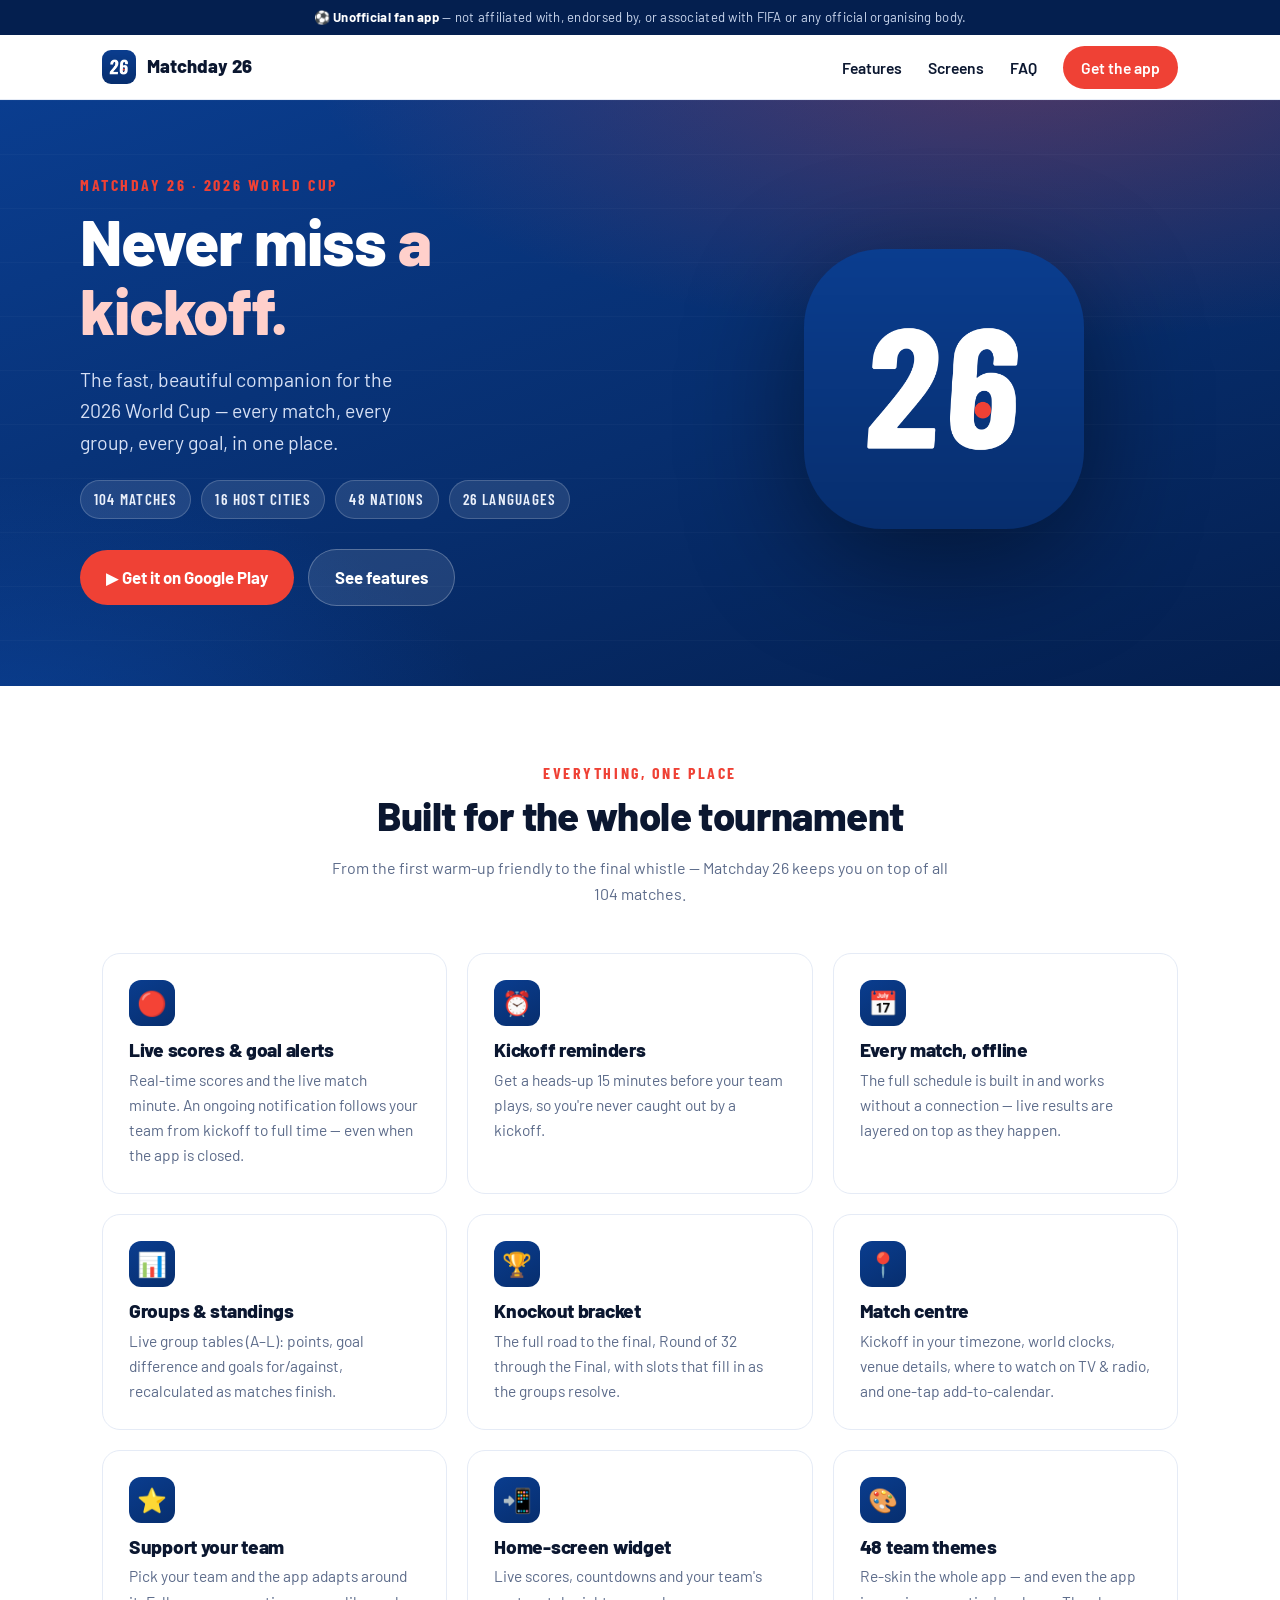
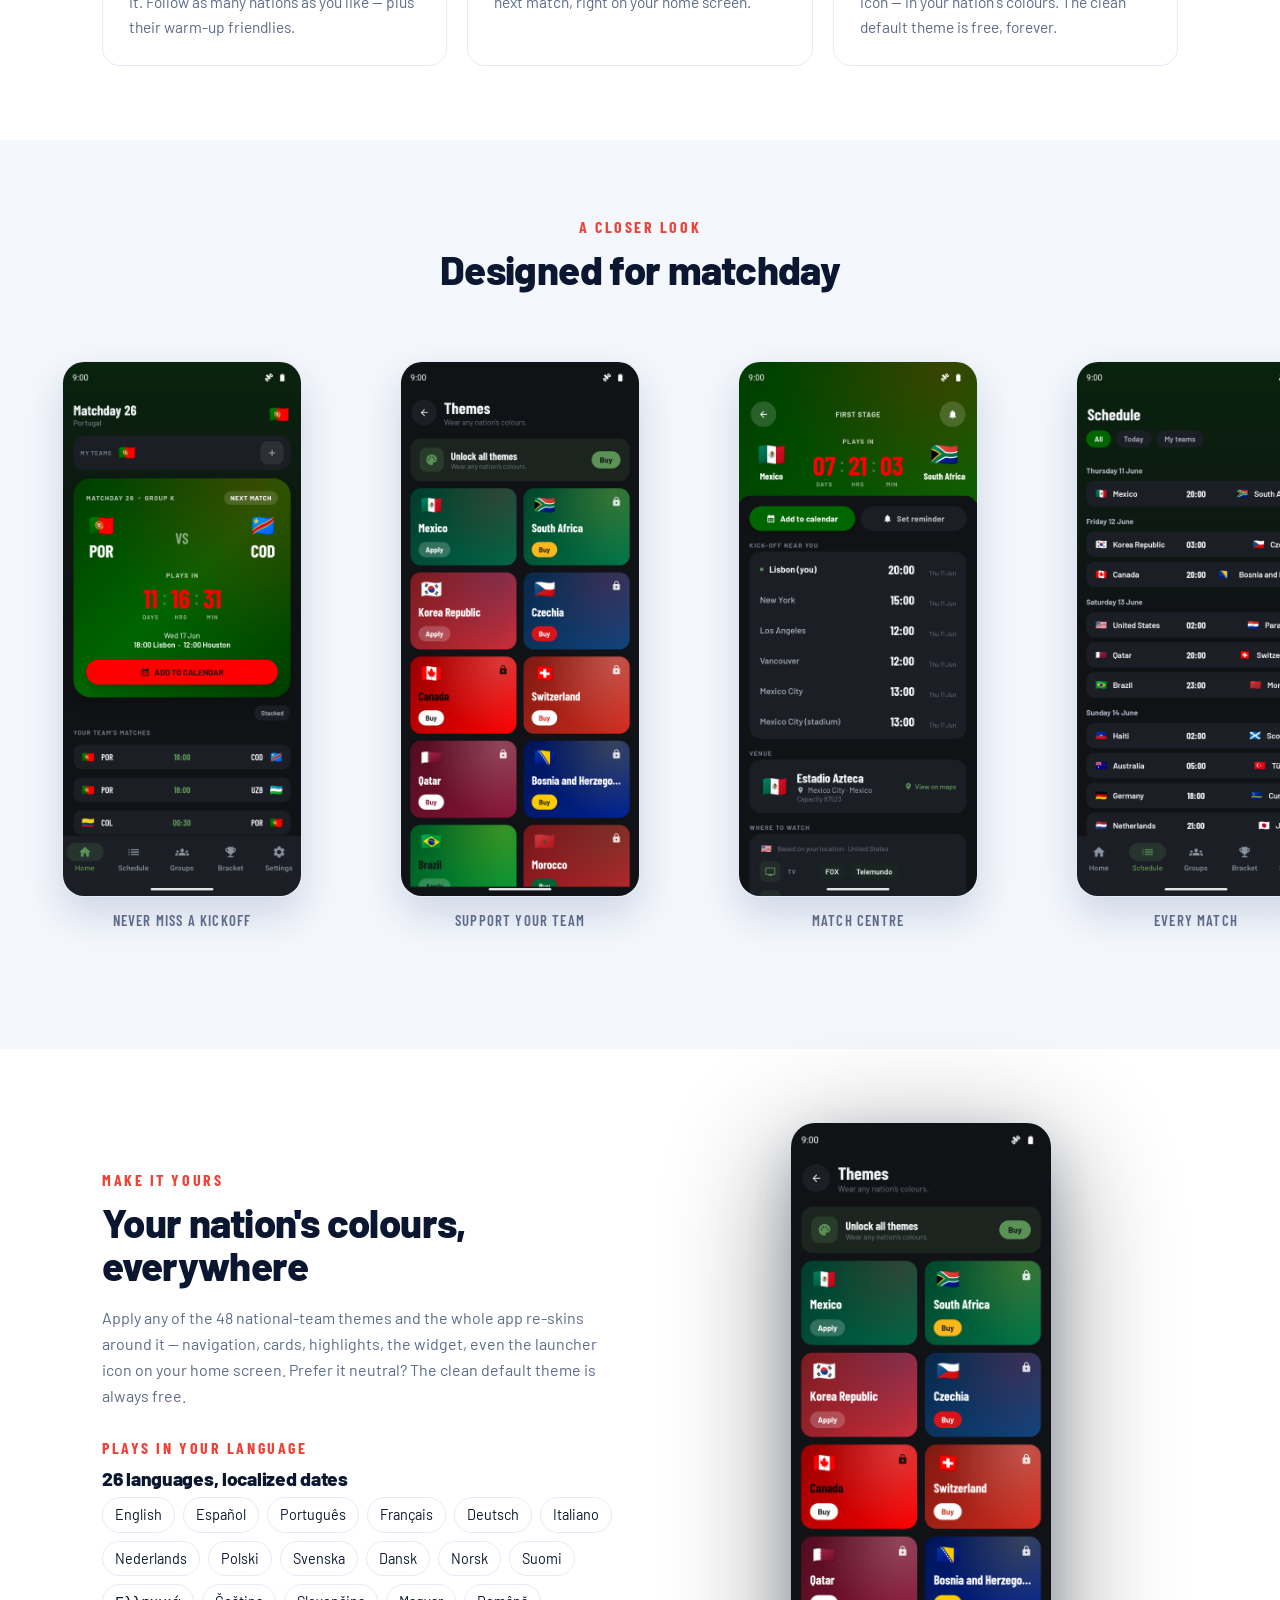
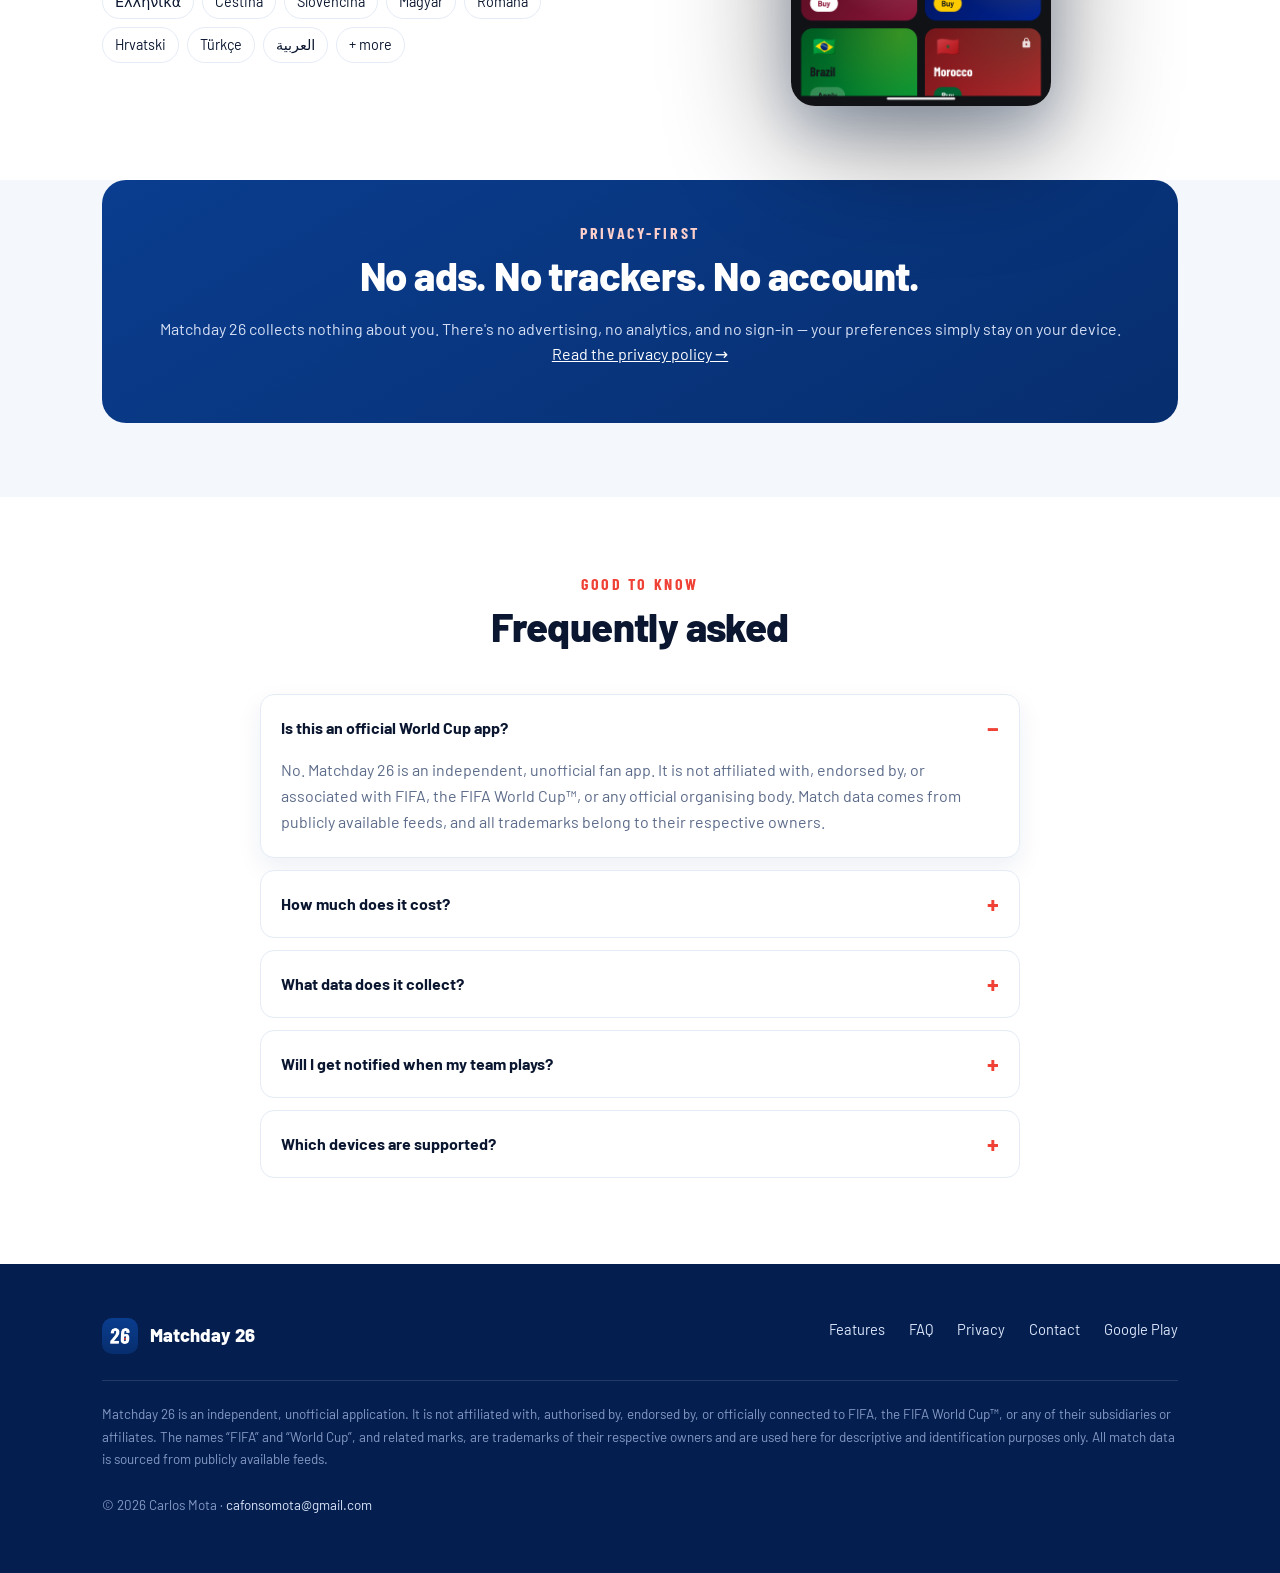
==== index.html @ 93ffc8bb "Matchday 26 marketing site + privacy policy" ====
<!DOCTYPE html>
<html lang="en">
<head>
<meta charset="utf-8">
<meta name="viewport" content="width=device-width, initial-scale=1">
<title>Matchday 26 — Live Scores, Schedule, Groups & Bracket for the 2026 World Cup</title>
<meta name="description" content="Matchday 26 is a fast, beautiful, unofficial companion for the 2026 World Cup. Live scores & goal alerts, full schedule, group standings, knockout bracket, match reminders, a home-screen widget, 48 team themes and 26 languages.">
<link rel="canonical" href="https://cmota.github.io/matchday26/">
<meta name="theme-color" content="#0A3D8F">
<meta name="robots" content="index,follow">

<!-- Open Graph / Twitter -->
<meta property="og:type" content="website">
<meta property="og:site_name" content="Matchday 26">
<meta property="og:title" content="Matchday 26 — your 2026 World Cup companion">
<meta property="og:description" content="Live scores & goal alerts, full schedule, group standings, knockout bracket, match reminders, a home-screen widget, 48 team themes and 26 languages.">
<meta property="og:url" content="https://cmota.github.io/matchday26/">
<meta property="og:image" content="https://cmota.github.io/matchday26/assets/og-image.png">
<meta name="twitter:card" content="summary_large_image">
<meta name="twitter:title" content="Matchday 26 — your 2026 World Cup companion">
<meta name="twitter:description" content="Live scores, schedule, groups, knockout bracket, reminders, widget, 48 team themes and 26 languages. Unofficial fan app.">
<meta name="twitter:image" content="https://cmota.github.io/matchday26/assets/og-image.png">

<link rel="icon" href="assets/icon-192.png" type="image/png">
<link rel="apple-touch-icon" href="assets/app-icon.png">
<link rel="preconnect" href="https://fonts.googleapis.com">
<link rel="preconnect" href="https://fonts.gstatic.com" crossorigin>
<link href="https://fonts.googleapis.com/css2?family=Barlow:wght@400;600;700;800&family=Barlow+Condensed:wght@600;700&display=swap" rel="stylesheet">
<link rel="stylesheet" href="style.css">

<script type="application/ld+json">
{
  "@context":"https://schema.org",
  "@type":"SoftwareApplication",
  "name":"Matchday 26",
  "applicationCategory":"SportsApplication",
  "operatingSystem":"Android 8.0+",
  "description":"An independent, unofficial companion app for the 2026 World Cup: live scores and goal alerts, full schedule, group standings, knockout bracket, match reminders, a home-screen widget, 48 national-team themes and 26 languages.",
  "url":"https://cmota.github.io/matchday26/",
  "image":"https://cmota.github.io/matchday26/assets/app-icon.png",
  "downloadUrl":"https://play.google.com/store/apps/details?id=com.cmota.matchday",
  "author":{"@type":"Person","name":"Carlos Mota"},
  "offers":{"@type":"Offer","price":"0","priceCurrency":"USD"}
}
</script>
</head>
<body>
<a class="skip" href="#main">Skip to content</a>

<div class="topbar">⚽ <strong>Unofficial fan app</strong> — not affiliated with, endorsed by, or associated with FIFA or any official organising body.</div>

<header class="nav">
  <div class="container nav-inner">
    <a class="brand" href="./"><img src="assets/app-icon.png" alt="Matchday 26 app icon">Matchday 26</a>
    <nav class="nav-links">
      <a href="#features">Features</a>
      <a href="#screens">Screens</a>
      <a href="#faq">FAQ</a>
      <a class="nav-cta" href="https://play.google.com/store/apps/details?id=com.cmota.matchday">Get the app</a>
    </nav>
  </div>
</header>

<main id="main">

  <!-- HERO -->
  <section class="hero" style="padding:0">
    <div class="container hero-inner">
      <div>
        <p class="eyebrow">Matchday 26 · 2026 World Cup</p>
        <h1>Never miss <span>a kickoff.</span></h1>
        <p class="lead">The fast, beautiful companion for the 2026 World Cup — every match, every group, every goal, in one place.</p>
        <div class="stats">
          <span class="chip">104 matches</span>
          <span class="chip">16 host cities</span>
          <span class="chip">48 nations</span>
          <span class="chip">26 languages</span>
        </div>
        <div class="cta-row">
          <a class="btn btn-primary" href="https://play.google.com/store/apps/details?id=com.cmota.matchday">▶ Get it on Google Play</a>
          <a class="btn btn-ghost" href="#features">See features</a>
        </div>
      </div>
      <div class="hero-art">
        <img src="assets/app-icon.png" alt="Matchday 26 — 2026 World Cup companion app">
      </div>
    </div>
  </section>

  <!-- FEATURES -->
  <section id="features">
    <div class="container">
      <div class="section-head center">
        <p class="eyebrow">Everything, one place</p>
        <h2>Built for the whole tournament</h2>
        <p class="muted">From the first warm-up friendly to the final whistle — Matchday 26 keeps you on top of all 104 matches.</p>
      </div>
      <div class="grid features">
        <div class="card"><div class="ico">🔴</div><h3>Live scores &amp; goal alerts</h3><p>Real-time scores and the live match minute. An ongoing notification follows your team from kickoff to full time — even when the app is closed.</p></div>
        <div class="card"><div class="ico">⏰</div><h3>Kickoff reminders</h3><p>Get a heads-up 15 minutes before your team plays, so you're never caught out by a kickoff.</p></div>
        <div class="card"><div class="ico">📅</div><h3>Every match, offline</h3><p>The full schedule is built in and works without a connection — live results are layered on top as they happen.</p></div>
        <div class="card"><div class="ico">📊</div><h3>Groups &amp; standings</h3><p>Live group tables (A–L): points, goal difference and goals for/against, recalculated as matches finish.</p></div>
        <div class="card"><div class="ico">🏆</div><h3>Knockout bracket</h3><p>The full road to the final, Round of 32 through the Final, with slots that fill in as the groups resolve.</p></div>
        <div class="card"><div class="ico">📍</div><h3>Match centre</h3><p>Kickoff in your timezone, world clocks, venue details, where to watch on TV &amp; radio, and one-tap add-to-calendar.</p></div>
        <div class="card"><div class="ico">⭐</div><h3>Support your team</h3><p>Pick your team and the app adapts around it. Follow as many nations as you like — plus their warm-up friendlies.</p></div>
        <div class="card"><div class="ico">📲</div><h3>Home-screen widget</h3><p>Live scores, countdowns and your team's next match, right on your home screen.</p></div>
        <div class="card"><div class="ico">🎨</div><h3>48 team themes</h3><p>Re-skin the whole app — and even the app icon — in your nation's colours. The clean default theme is free, forever.</p></div>
      </div>
    </div>
  </section>

  <!-- SCREENSHOTS -->
  <section id="screens" class="soft">
    <div class="container section-head center">
      <p class="eyebrow">A closer look</p>
      <h2>Designed for matchday</h2>
    </div>
    <div class="shots">
      <figure class="shot"><img src="assets/screenshots/01.png" alt="Matchday 26 home screen with the next match" loading="lazy"><figcaption>Never miss a kickoff</figcaption></figure>
      <figure class="shot"><img src="assets/screenshots/02.png" alt="Pick and follow your team" loading="lazy"><figcaption>Support your team</figcaption></figure>
      <figure class="shot"><img src="assets/screenshots/03.png" alt="Match centre with venue, world clocks and where to watch" loading="lazy"><figcaption>Match centre</figcaption></figure>
      <figure class="shot"><img src="assets/screenshots/04.png" alt="Full schedule of all 104 matches" loading="lazy"><figcaption>Every match</figcaption></figure>
      <figure class="shot"><img src="assets/screenshots/05.png" alt="Warm-up friendlies before the tournament" loading="lazy"><figcaption>Warm-ups</figcaption></figure>
      <figure class="shot"><img src="assets/screenshots/06.png" alt="Group standings and knockout bracket" loading="lazy"><figcaption>Road to the final</figcaption></figure>
      <figure class="shot"><img src="assets/screenshots/07.png" alt="Home-screen widget with live scores" loading="lazy"><figcaption>Widgets</figcaption></figure>
      <figure class="shot"><img src="assets/screenshots/08.png" alt="Live scores, goal alerts and where to watch" loading="lazy"><figcaption>And more</figcaption></figure>
    </div>
  </section>

  <!-- THEMES + LANGUAGES -->
  <section>
    <div class="container split">
      <div>
        <p class="eyebrow">Make it yours</p>
        <h2>Your nation's colours, everywhere</h2>
        <p class="muted">Apply any of the 48 national-team themes and the whole app re-skins around it — navigation, cards, highlights, the widget, even the launcher icon on your home screen. Prefer it neutral? The clean default theme is always free.</p>
        <p class="eyebrow" style="margin-top:26px">Plays in your language</p>
        <h3 style="margin-bottom:.2em">26 languages, localized dates</h3>
        <div class="lang-list">
          <span>English</span><span>Español</span><span>Português</span><span>Français</span><span>Deutsch</span><span>Italiano</span><span>Nederlands</span><span>Polski</span><span>Svenska</span><span>Dansk</span><span>Norsk</span><span>Suomi</span><span>Ελληνικά</span><span>Čeština</span><span>Slovenčina</span><span>Magyar</span><span>Română</span><span>Hrvatski</span><span>Türkçe</span><span>العربية</span><span>+ more</span>
        </div>
      </div>
      <div class="hero-art" aria-hidden="true">
        <img src="assets/screenshots/02.png" alt="" loading="lazy" style="width:min(260px,70%);border-radius:24px;box-shadow:0 22px 50px rgba(7,46,110,.2)">
      </div>
    </div>
  </section>

  <!-- PRIVACY BANNER -->
  <section class="soft" style="padding-top:0">
    <div class="container">
      <div class="banner">
        <p class="eyebrow" style="color:#ffd0cb">Privacy-first</p>
        <h2>No ads. No trackers. No account.</h2>
        <p>Matchday 26 collects nothing about you. There's no advertising, no analytics, and no sign-in — your preferences simply stay on your device. <a href="privacy.html" style="color:#fff;text-decoration:underline">Read the privacy policy →</a></p>
      </div>
    </div>
  </section>

  <!-- FAQ -->
  <section id="faq">
    <div class="container">
      <div class="section-head center">
        <p class="eyebrow">Good to know</p>
        <h2>Frequently asked</h2>
      </div>
      <div class="faq">
        <details open><summary>Is this an official World Cup app?</summary><div class="ans">No. Matchday 26 is an independent, unofficial fan app. It is not affiliated with, endorsed by, or associated with FIFA, the FIFA World Cup™, or any official organising body. Match data comes from publicly available feeds, and all trademarks belong to their respective owners.</div></details>
        <details><summary>How much does it cost?</summary><div class="ans">The app and all of its core features — live scores, schedule, groups, bracket, reminders and the widget — are free. Optional national-team themes are available as small one-time in-app purchases, and the clean default theme is free forever.</div></details>
        <details><summary>What data does it collect?</summary><div class="ans">None. There are no ads, no analytics, no trackers and no account. Your settings stay on your device, match data is read from a public feed, and any purchases are handled by Google Play. See the <a href="privacy.html">privacy policy</a> for the details.</div></details>
        <details><summary>Will I get notified when my team plays?</summary><div class="ans">Yes. Enable notifications and you'll get a reminder 15 minutes before kickoff, plus a live-score notification that updates through the match — even with the app closed.</div></details>
        <details><summary>Which devices are supported?</summary><div class="ans">Android phones and tablets running Android 8.0 or newer.</div></details>
      </div>
    </div>
  </section>

</main>

<footer>
  <div class="container">
    <div class="foot-top">
      <a class="foot-brand" href="./"><img src="assets/app-icon.png" alt="">Matchday 26</a>
      <nav class="foot-links">
        <a href="#features">Features</a>
        <a href="#faq">FAQ</a>
        <a href="privacy.html">Privacy</a>
        <a href="mailto:cafonsomota@gmail.com">Contact</a>
        <a href="https://play.google.com/store/apps/details?id=com.cmota.matchday">Google Play</a>
      </nav>
    </div>
    <p class="foot-disclaimer">
      Matchday 26 is an independent, unofficial application. It is not affiliated with, authorised by, endorsed by, or officially connected to FIFA, the FIFA World Cup™, or any of their subsidiaries or affiliates. The names “FIFA” and “World Cup”, and related marks, are trademarks of their respective owners and are used here for descriptive and identification purposes only. All match data is sourced from publicly available feeds.<br><br>
      © 2026 Carlos Mota · <a href="mailto:cafonsomota@gmail.com">cafonsomota@gmail.com</a>
    </p>
  </div>
</footer>

</body>
</html>
---- style.css ----
/* Matchday 26 — marketing site styles */
:root{
  --navy:#041f4f;
  --deep:#072E6E;
  --blue:#0A3D8F;
  --blue-2:#0d4cae;
  --red:#EF4135;
  --ink:#0b1730;
  --muted:#5c6b8a;
  --paper:#ffffff;
  --soft:#f4f7fc;
  --line:#e5ebf6;
  --radius:18px;
  --maxw:1120px;
  --cond:'Barlow Condensed',Impact,system-ui,sans-serif;
  --sans:'Barlow',system-ui,-apple-system,'Segoe UI',Roboto,Helvetica,Arial,sans-serif;
}
*{box-sizing:border-box}
html{scroll-behavior:smooth}
body{margin:0;font-family:var(--sans);color:var(--ink);background:var(--paper);line-height:1.62;-webkit-font-smoothing:antialiased;text-rendering:optimizeLegibility}
img{max-width:100%;display:block}
a{color:var(--blue);text-decoration:none}
a:hover{text-decoration:underline}
.container{max-width:var(--maxw);margin:0 auto;padding:0 22px}
h1,h2,h3{line-height:1.08;letter-spacing:-0.015em;margin:0 0 .45em;font-weight:800}
h2{font-size:clamp(1.7rem,3.5vw,2.5rem)}
h3{font-size:1.2rem}
p{margin:0 0 1rem}
.eyebrow{font-family:var(--cond);text-transform:uppercase;letter-spacing:.16em;font-weight:700;color:var(--red);font-size:1rem;margin:0 0 .5rem}
.center{text-align:center}
.muted{color:var(--muted)}

/* ---- disclaimer strip ---- */
.topbar{background:var(--navy);color:#cdd9f0;font-size:.82rem;text-align:center;padding:7px 12px;letter-spacing:.02em}
.topbar strong{color:#fff}

/* ---- nav ---- */
header.nav{position:sticky;top:0;z-index:50;background:rgba(255,255,255,.86);backdrop-filter:saturate(160%) blur(10px);border-bottom:1px solid var(--line)}
.nav-inner{display:flex;align-items:center;justify-content:space-between;height:64px}
.brand{display:flex;align-items:center;gap:11px;font-weight:800;font-size:1.15rem;color:var(--ink)}
.brand:hover{text-decoration:none}
.brand img{width:34px;height:34px;border-radius:9px}
.nav-links{display:flex;gap:26px;align-items:center}
.nav-links a{color:var(--ink);font-weight:600;font-size:.98rem}
.nav-cta{background:var(--red);color:#fff !important;padding:9px 18px;border-radius:999px;font-weight:700}
.nav-cta:hover{text-decoration:none;background:#d83328}
@media(max-width:720px){.nav-links a:not(.nav-cta){display:none}}

/* ---- hero ---- */
.hero{position:relative;color:#fff;background:
  radial-gradient(1200px 500px at 80% -10%, rgba(239,65,53,.32), transparent 60%),
  radial-gradient(900px 500px at 0% 110%, rgba(13,76,174,.55), transparent 55%),
  linear-gradient(160deg,var(--blue) 0%,var(--deep) 55%,var(--navy) 100%);
  overflow:hidden}
.hero::after{content:"";position:absolute;inset:0;background-image:linear-gradient(rgba(255,255,255,.05) 1px,transparent 1px);background-size:100% 54px;opacity:.5;pointer-events:none}
.hero-inner{position:relative;z-index:1;display:grid;grid-template-columns:1.05fr .95fr;gap:40px;align-items:center;padding:72px 0 80px}
.hero h1{font-size:clamp(2.4rem,5.6vw,4rem);color:#fff;margin-bottom:.3em}
.hero h1 span{color:#ffd0cb}
.hero .lead{font-size:1.22rem;color:#d6e0f5;max-width:30ch}
.stats{display:flex;flex-wrap:wrap;gap:10px;margin:22px 0 30px}
.chip{font-family:var(--cond);text-transform:uppercase;letter-spacing:.08em;font-weight:600;font-size:.95rem;background:rgba(255,255,255,.1);border:1px solid rgba(255,255,255,.18);color:#eaf0fb;padding:6px 13px;border-radius:999px}
.cta-row{display:flex;gap:14px;flex-wrap:wrap;align-items:center}
.btn{display:inline-flex;align-items:center;gap:10px;font-weight:700;padding:14px 26px;border-radius:999px;font-size:1.05rem}
.btn:hover{text-decoration:none}
.btn-primary{background:var(--red);color:#fff}
.btn-primary:hover{background:#d83328}
.btn-ghost{background:rgba(255,255,255,.1);color:#fff;border:1px solid rgba(255,255,255,.25)}
.btn-ghost:hover{background:rgba(255,255,255,.18)}
.hero-art{display:flex;justify-content:center}
.hero-art img{width:min(280px,72%);filter:drop-shadow(0 30px 60px rgba(0,0,0,.45));border-radius:28%}
@media(max-width:840px){.hero-inner{grid-template-columns:1fr;text-align:center;padding:52px 0 60px}.hero .lead{max-width:none;margin-inline:auto}.stats,.cta-row{justify-content:center}.hero-art{order:-1;margin-bottom:8px}}

/* ---- sections ---- */
section{padding:74px 0}
.section-head{max-width:640px;margin:0 auto 46px}
.soft{background:var(--soft)}

/* ---- features ---- */
.grid{display:grid;gap:20px}
.features{grid-template-columns:repeat(3,1fr)}
@media(max-width:900px){.features{grid-template-columns:repeat(2,1fr)}}
@media(max-width:580px){.features{grid-template-columns:1fr}}
.card{background:var(--paper);border:1px solid var(--line);border-radius:var(--radius);padding:26px;transition:transform .15s ease,box-shadow .15s ease}
.card:hover{transform:translateY(-3px);box-shadow:0 16px 36px rgba(10,61,143,.1)}
.card .ico{width:46px;height:46px;border-radius:12px;display:grid;place-items:center;font-size:1.5rem;background:linear-gradient(150deg,var(--blue),var(--deep));margin-bottom:14px}
.card h3{margin-bottom:.3em}
.card p{margin:0;color:var(--muted);font-size:.97rem}

/* ---- screenshots ---- */
.shots{display:flex;gap:18px;overflow-x:auto;padding:8px 22px 26px;scroll-snap-type:x mandatory;-webkit-overflow-scrolling:touch}
.shots::-webkit-scrollbar{height:8px}
.shots::-webkit-scrollbar-thumb{background:var(--line);border-radius:8px}
.shot{flex:0 0 auto;width:240px;scroll-snap-align:center}
.shot img{border-radius:22px;border:1px solid var(--line);box-shadow:0 18px 40px rgba(7,46,110,.16)}
.shot figcaption{font-family:var(--cond);text-transform:uppercase;letter-spacing:.08em;font-weight:600;color:var(--muted);font-size:.92rem;margin-top:12px;text-align:center}

/* ---- split / themes + languages ---- */
.split{display:grid;grid-template-columns:1fr 1fr;gap:48px;align-items:center}
@media(max-width:840px){.split{grid-template-columns:1fr;gap:30px}}
.lang-list{display:flex;flex-wrap:wrap;gap:8px;margin-top:8px}
.lang-list span{background:#fff;border:1px solid var(--line);border-radius:999px;padding:5px 12px;font-size:.9rem;color:var(--ink)}
.banner{background:linear-gradient(150deg,var(--blue),var(--deep));color:#fff;border-radius:24px;padding:40px;text-align:center}
.banner h2{color:#fff}
.banner p{color:#d6e0f5}

/* ---- FAQ ---- */
.faq{max-width:760px;margin:0 auto}
details{border:1px solid var(--line);border-radius:14px;padding:4px 20px;margin-bottom:12px;background:#fff}
details[open]{box-shadow:0 10px 26px rgba(7,46,110,.07)}
summary{cursor:pointer;font-weight:700;padding:16px 0;list-style:none;display:flex;justify-content:space-between;align-items:center;gap:16px}
summary::-webkit-details-marker{display:none}
summary::after{content:"+";font-size:1.5rem;color:var(--red);font-weight:700;line-height:1}
details[open] summary::after{content:"\2212"}
details .ans{padding:0 0 18px;color:var(--muted)}

/* ---- footer ---- */
footer{background:var(--navy);color:#aab9d8;padding:54px 0 40px;font-size:.92rem}
footer a{color:#dbe5fa}
.foot-top{display:flex;justify-content:space-between;gap:30px;flex-wrap:wrap;margin-bottom:26px}
.foot-brand{display:flex;align-items:center;gap:12px;color:#fff;font-weight:800;font-size:1.15rem}
.foot-brand img{width:36px;height:36px;border-radius:10px}
.foot-links{display:flex;gap:24px;flex-wrap:wrap}
.foot-disclaimer{border-top:1px solid rgba(255,255,255,.12);padding-top:22px;color:#8499c4;font-size:.84rem;line-height:1.7}

/* ---- legal page ---- */
.legal{max-width:780px;margin:0 auto;padding:56px 0}
.legal h1{font-size:clamp(2rem,4vw,2.6rem)}
.legal h2{font-size:1.35rem;margin-top:2em}
.legal .meta{color:var(--muted);font-size:.95rem;margin-bottom:2em}
.legal hr{border:none;border-top:1px solid var(--line);margin:2.4em 0}
.legal .tldr{background:var(--soft);border:1px solid var(--line);border-left:4px solid var(--red);border-radius:12px;padding:18px 22px}
.skip{position:absolute;left:-9999px}
.skip:focus{left:8px;top:8px;position:fixed;z-index:99;background:#fff;padding:10px 14px;border-radius:8px}
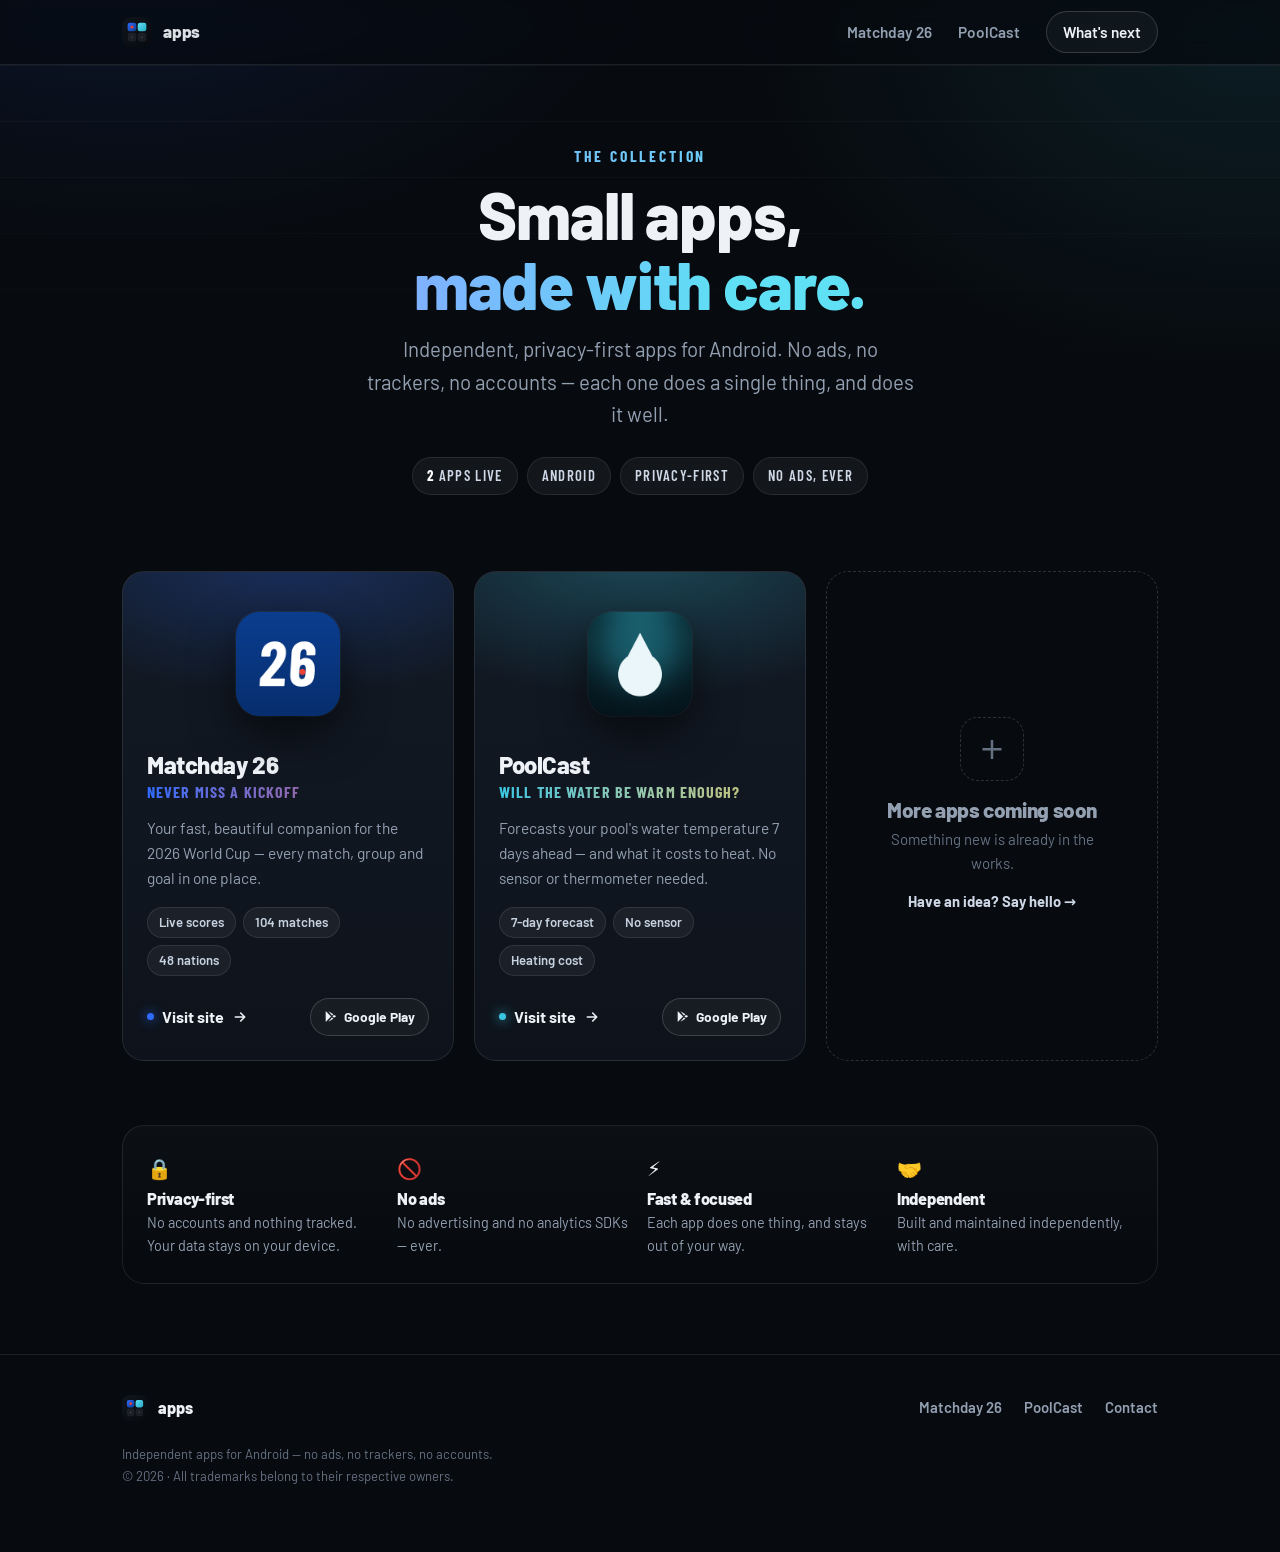
==== commit 4e706ce7: "Turn marketing site into a multi-app showcase hub - Add a dark studio landing page at the root with " ====
--- a/index.html
+++ b/index.html
@@ -3,26 +3,24 @@
 <head>
 <meta charset="utf-8">
 <meta name="viewport" content="width=device-width, initial-scale=1">
-<title>Matchday 26 — Live Scores, Schedule, Groups & Bracket for the 2026 World Cup</title>
-<meta name="description" content="Matchday 26 is a fast, beautiful, unofficial companion for the 2026 World Cup. Live scores & goal alerts, full schedule, group standings, knockout bracket, match reminders, a home-screen widget, 48 team themes and 26 languages.">
-<link rel="canonical" href="https://cmota.github.io/matchday26/">
-<meta name="theme-color" content="#0A3D8F">
+<title>Apps — small, focused apps for Android</title>
+<meta name="description" content="A small collection of independent, privacy-first apps for Android. Matchday 26 — your 2026 World Cup companion. PoolCast — forecast your pool's water temperature. No ads, no trackers, no accounts.">
+<meta name="theme-color" content="#070a0e">
 <meta name="robots" content="index,follow">
 
 <!-- Open Graph / Twitter -->
 <meta property="og:type" content="website">
-<meta property="og:site_name" content="Matchday 26">
-<meta property="og:title" content="Matchday 26 — your 2026 World Cup companion">
-<meta property="og:description" content="Live scores & goal alerts, full schedule, group standings, knockout bracket, match reminders, a home-screen widget, 48 team themes and 26 languages.">
-<meta property="og:url" content="https://cmota.github.io/matchday26/">
-<meta property="og:image" content="https://cmota.github.io/matchday26/assets/og-image.png">
+<meta property="og:title" content="Apps — small, focused apps for Android">
+<meta property="og:description" content="Independent, privacy-first apps for Android. Matchday 26 and PoolCast — with more on the way. No ads, no trackers, no accounts.">
+<meta property="og:image" content="assets/og-image.png">
 <meta name="twitter:card" content="summary_large_image">
-<meta name="twitter:title" content="Matchday 26 — your 2026 World Cup companion">
-<meta name="twitter:description" content="Live scores, schedule, groups, knockout bracket, reminders, widget, 48 team themes and 26 languages. Unofficial fan app.">
-<meta name="twitter:image" content="https://cmota.github.io/matchday26/assets/og-image.png">
+<meta name="twitter:title" content="Apps — small, focused apps for Android">
+<meta name="twitter:description" content="Independent, privacy-first apps for Android. Matchday 26 and PoolCast — more coming soon.">
+<meta name="twitter:image" content="assets/og-image.png">
 
-<link rel="icon" href="assets/icon-192.png" type="image/png">
-<link rel="apple-touch-icon" href="assets/app-icon.png">
+<link rel="icon" href="assets/favicon.svg" type="image/svg+xml">
+<link rel="icon" href="assets/favicon-32.png" sizes="32x32" type="image/png">
+<link rel="apple-touch-icon" href="assets/apple-touch-icon.png">
 <link rel="preconnect" href="https://fonts.googleapis.com">
 <link rel="preconnect" href="https://fonts.gstatic.com" crossorigin>
 <link href="https://fonts.googleapis.com/css2?family=Barlow:wght@400;600;700;800&family=Barlow+Condensed:wght@600;700&display=swap" rel="stylesheet">
@@ -31,145 +29,128 @@
 <script type="application/ld+json">
 {
   "@context":"https://schema.org",
-  "@type":"SoftwareApplication",
-  "name":"Matchday 26",
-  "applicationCategory":"SportsApplication",
-  "operatingSystem":"Android 8.0+",
-  "description":"An independent, unofficial companion app for the 2026 World Cup: live scores and goal alerts, full schedule, group standings, knockout bracket, match reminders, a home-screen widget, 48 national-team themes and 26 languages.",
-  "url":"https://cmota.github.io/matchday26/",
-  "image":"https://cmota.github.io/matchday26/assets/app-icon.png",
-  "downloadUrl":"https://play.google.com/store/apps/details?id=com.cmota.matchday",
-  "author":{"@type":"Person","name":"Carlos Mota"},
-  "offers":{"@type":"Offer","price":"0","priceCurrency":"USD"}
+  "@type":"ItemList",
+  "name":"Apps",
+  "description":"A collection of independent, privacy-first apps for Android.",
+  "itemListElement":[
+    {"@type":"ListItem","position":1,"item":{
+      "@type":"SoftwareApplication","name":"Matchday 26","applicationCategory":"SportsApplication","operatingSystem":"Android 8.0+",
+      "description":"Your fast, beautiful companion for the 2026 World Cup — live scores, schedule, groups and the knockout bracket in one place.",
+      "url":"matchday-26/","downloadUrl":"https://play.google.com/store/apps/details?id=com.cmota.matchday",
+      "offers":{"@type":"Offer","price":"0","priceCurrency":"USD"}}},
+    {"@type":"ListItem","position":2,"item":{
+      "@type":"SoftwareApplication","name":"PoolCast","applicationCategory":"UtilitiesApplication","operatingSystem":"Android 8.0+",
+      "description":"Forecast your swimming pool's water temperature for the week ahead — and what it costs to heat. No sensor needed.",
+      "url":"poolcast/","downloadUrl":"https://play.google.com/store/apps/details?id=com.cmota.poolcast",
+      "offers":{"@type":"Offer","price":"0","priceCurrency":"USD"}}}
+  ]
 }
 </script>
 </head>
 <body>
-<a class="skip" href="#main">Skip to content</a>
-
-<div class="topbar">⚽ <strong>Unofficial fan app</strong> — not affiliated with, endorsed by, or associated with FIFA or any official organising body.</div>
+<a class="skip" href="#apps">Skip to apps</a>
 
 <header class="nav">
   <div class="container nav-inner">
-    <a class="brand" href="./"><img src="assets/app-icon.png" alt="Matchday 26 app icon">Matchday 26</a>
+    <a class="brand" href="./"><img src="assets/favicon.svg" alt=""><span>apps</span></a>
     <nav class="nav-links">
-      <a href="#features">Features</a>
-      <a href="#screens">Screens</a>
-      <a href="#faq">FAQ</a>
-      <a class="nav-cta" href="https://play.google.com/store/apps/details?id=com.cmota.matchday">Get the app</a>
+      <a href="matchday-26/index.html">Matchday 26</a>
+      <a href="poolcast/index.html">PoolCast</a>
+      <a class="nav-cta" href="#soon">What's next</a>
     </nav>
   </div>
 </header>
 
-<main id="main">
+<main>
 
   <!-- HERO -->
-  <section class="hero" style="padding:0">
+  <section class="hero">
     <div class="container hero-inner">
-      <div>
-        <p class="eyebrow">Matchday 26 · 2026 World Cup</p>
-        <h1>Never miss <span>a kickoff.</span></h1>
-        <p class="lead">The fast, beautiful companion for the 2026 World Cup — every match, every group, every goal, in one place.</p>
-        <div class="stats">
-          <span class="chip">104 matches</span>
-          <span class="chip">16 host cities</span>
-          <span class="chip">48 nations</span>
-          <span class="chip">26 languages</span>
-        </div>
-        <div class="cta-row">
-          <a class="btn btn-primary" href="https://play.google.com/store/apps/details?id=com.cmota.matchday">▶ Get it on Google Play</a>
-          <a class="btn btn-ghost" href="#features">See features</a>
-        </div>
-      </div>
-      <div class="hero-art">
-        <img src="assets/app-icon.png" alt="Matchday 26 — 2026 World Cup companion app">
+      <p class="eyebrow">The collection</p>
+      <h1>Small apps,<br><span class="grad">made with care.</span></h1>
+      <p class="lead">Independent, privacy-first apps for Android. No ads, no trackers, no accounts — each one does a single thing, and does it well.</p>
+      <div class="meta-chips">
+        <span class="chip"><b>2</b> apps live</span>
+        <span class="chip">Android</span>
+        <span class="chip">Privacy-first</span>
+        <span class="chip">No ads, ever</span>
       </div>
     </div>
   </section>
 
-  <!-- FEATURES -->
-  <section id="features">
+  <!-- APPS -->
+  <section class="apps" id="apps">
     <div class="container">
-      <div class="section-head center">
-        <p class="eyebrow">Everything, one place</p>
-        <h2>Built for the whole tournament</h2>
-        <p class="muted">From the first warm-up friendly to the final whistle — Matchday 26 keeps you on top of all 104 matches.</p>
-      </div>
-      <div class="grid features">
-        <div class="card"><div class="ico">🔴</div><h3>Live scores &amp; goal alerts</h3><p>Real-time scores and the live match minute. An ongoing notification follows your team from kickoff to full time — even when the app is closed.</p></div>
-        <div class="card"><div class="ico">⏰</div><h3>Kickoff reminders</h3><p>Get a heads-up 15 minutes before your team plays, so you're never caught out by a kickoff.</p></div>
-        <div class="card"><div class="ico">📅</div><h3>Every match, offline</h3><p>The full schedule is built in and works without a connection — live results are layered on top as they happen.</p></div>
-        <div class="card"><div class="ico">📊</div><h3>Groups &amp; standings</h3><p>Live group tables (A–L): points, goal difference and goals for/against, recalculated as matches finish.</p></div>
-        <div class="card"><div class="ico">🏆</div><h3>Knockout bracket</h3><p>The full road to the final, Round of 32 through the Final, with slots that fill in as the groups resolve.</p></div>
-        <div class="card"><div class="ico">📍</div><h3>Match centre</h3><p>Kickoff in your timezone, world clocks, venue details, where to watch on TV &amp; radio, and one-tap add-to-calendar.</p></div>
-        <div class="card"><div class="ico">⭐</div><h3>Support your team</h3><p>Pick your team and the app adapts around it. Follow as many nations as you like — plus their warm-up friendlies.</p></div>
-        <div class="card"><div class="ico">📲</div><h3>Home-screen widget</h3><p>Live scores, countdowns and your team's next match, right on your home screen.</p></div>
-        <div class="card"><div class="ico">🎨</div><h3>48 team themes</h3><p>Re-skin the whole app — and even the app icon — in your nation's colours. The clean default theme is free, forever.</p></div>
+      <div class="apps-grid">
+
+        <!-- Matchday 26 -->
+        <article class="app-card md">
+          <span class="top-glow" aria-hidden="true"></span>
+          <div class="app-media"><img src="assets/matchday-icon.png" alt="Matchday 26 app icon" width="104" height="104"></div>
+          <div class="app-body">
+            <h2 class="app-name"><a class="stretched" href="matchday-26/index.html">Matchday 26</a></h2>
+            <p class="app-tagline">Never miss a kickoff</p>
+            <p class="app-desc">Your fast, beautiful companion for the 2026 World Cup — every match, group and goal in one place.</p>
+            <ul class="chips">
+              <li>Live scores</li><li>104 matches</li><li>48 nations</li>
+            </ul>
+            <div class="app-actions">
+              <span class="visit"><span class="dot" aria-hidden="true"></span>Visit site
+                <svg width="16" height="16" viewBox="0 0 24 24" fill="none" stroke="currentColor" stroke-width="2.4" stroke-linecap="round" stroke-linejoin="round" aria-hidden="true"><path d="M5 12h14M13 6l6 6-6 6"/></svg>
+              </span>
+              <a class="play" href="https://play.google.com/store/apps/details?id=com.cmota.matchday" target="_blank" rel="noopener">
+                <svg viewBox="0 0 24 24" fill="currentColor" aria-hidden="true"><path d="M3.6 2.3 13 12 3.6 21.7c-.3-.2-.5-.6-.5-1V3.3c0-.4.2-.8.5-1zM14.7 13.7l2.6 2.6-9.2 5.3 6.6-7.9zM18.4 9.1l3 1.7c.7.4.7 1.4 0 1.8l-3 1.7-2.9-2.6 2.9-2.6zM8.1 2.4l9.2 5.3-2.6 2.6L8.1 2.4z"/></svg>
+                Google Play
+              </a>
+            </div>
+          </div>
+        </article>
+
+        <!-- PoolCast -->
+        <article class="app-card pc">
+          <span class="top-glow" aria-hidden="true"></span>
+          <div class="app-media"><img src="assets/poolcast-icon.png" alt="PoolCast app icon" width="104" height="104"></div>
+          <div class="app-body">
+            <h2 class="app-name"><a class="stretched" href="poolcast/index.html">PoolCast</a></h2>
+            <p class="app-tagline">Will the water be warm enough?</p>
+            <p class="app-desc">Forecasts your pool's water temperature 7 days ahead — and what it costs to heat. No sensor or thermometer needed.</p>
+            <ul class="chips">
+              <li>7-day forecast</li><li>No sensor</li><li>Heating cost</li>
+            </ul>
+            <div class="app-actions">
+              <span class="visit"><span class="dot" aria-hidden="true"></span>Visit site
+                <svg width="16" height="16" viewBox="0 0 24 24" fill="none" stroke="currentColor" stroke-width="2.4" stroke-linecap="round" stroke-linejoin="round" aria-hidden="true"><path d="M5 12h14M13 6l6 6-6 6"/></svg>
+              </span>
+              <a class="play" href="https://play.google.com/store/apps/details?id=com.cmota.poolcast" target="_blank" rel="noopener">
+                <svg viewBox="0 0 24 24" fill="currentColor" aria-hidden="true"><path d="M3.6 2.3 13 12 3.6 21.7c-.3-.2-.5-.6-.5-1V3.3c0-.4.2-.8.5-1zM14.7 13.7l2.6 2.6-9.2 5.3 6.6-7.9zM18.4 9.1l3 1.7c.7.4.7 1.4 0 1.8l-3 1.7-2.9-2.6 2.9-2.6zM8.1 2.4l9.2 5.3-2.6 2.6L8.1 2.4z"/></svg>
+                Google Play
+              </a>
+            </div>
+          </div>
+        </article>
+
+        <!-- Coming soon -->
+        <article class="app-card soon" id="soon">
+          <div class="soon-inner">
+            <div class="soon-mark" aria-hidden="true">+</div>
+            <h2>More apps coming soon</h2>
+            <p>Something new is already in the works.</p>
+            <a href="mailto:cafonsomota@gmail.com?subject=App%20idea">Have an idea? Say hello →</a>
+          </div>
+        </article>
+
       </div>
     </div>
   </section>
 
-  <!-- SCREENSHOTS -->
-  <section id="screens" class="soft">
-    <div class="container section-head center">
-      <p class="eyebrow">A closer look</p>
-      <h2>Designed for matchday</h2>
-    </div>
-    <div class="shots">
-      <figure class="shot"><img src="assets/screenshots/01.png" alt="Matchday 26 home screen with the next match" loading="lazy"><figcaption>Never miss a kickoff</figcaption></figure>
-      <figure class="shot"><img src="assets/screenshots/02.png" alt="Pick and follow your team" loading="lazy"><figcaption>Support your team</figcaption></figure>
-      <figure class="shot"><img src="assets/screenshots/03.png" alt="Match centre with venue, world clocks and where to watch" loading="lazy"><figcaption>Match centre</figcaption></figure>
-      <figure class="shot"><img src="assets/screenshots/04.png" alt="Full schedule of all 104 matches" loading="lazy"><figcaption>Every match</figcaption></figure>
-      <figure class="shot"><img src="assets/screenshots/05.png" alt="Warm-up friendlies before the tournament" loading="lazy"><figcaption>Warm-ups</figcaption></figure>
-      <figure class="shot"><img src="assets/screenshots/06.png" alt="Group standings and knockout bracket" loading="lazy"><figcaption>Road to the final</figcaption></figure>
-      <figure class="shot"><img src="assets/screenshots/07.png" alt="Home-screen widget with live scores" loading="lazy"><figcaption>Widgets</figcaption></figure>
-      <figure class="shot"><img src="assets/screenshots/08.png" alt="Live scores, goal alerts and where to watch" loading="lazy"><figcaption>And more</figcaption></figure>
-    </div>
-  </section>
-
-  <!-- THEMES + LANGUAGES -->
-  <section>
-    <div class="container split">
-      <div>
-        <p class="eyebrow">Make it yours</p>
-        <h2>Your nation's colours, everywhere</h2>
-        <p class="muted">Apply any of the 48 national-team themes and the whole app re-skins around it — navigation, cards, highlights, the widget, even the launcher icon on your home screen. Prefer it neutral? The clean default theme is always free.</p>
-        <p class="eyebrow" style="margin-top:26px">Plays in your language</p>
-        <h3 style="margin-bottom:.2em">26 languages, localized dates</h3>
-        <div class="lang-list">
-          <span>English</span><span>Español</span><span>Português</span><span>Français</span><span>Deutsch</span><span>Italiano</span><span>Nederlands</span><span>Polski</span><span>Svenska</span><span>Dansk</span><span>Norsk</span><span>Suomi</span><span>Ελληνικά</span><span>Čeština</span><span>Slovenčina</span><span>Magyar</span><span>Română</span><span>Hrvatski</span><span>Türkçe</span><span>العربية</span><span>+ more</span>
-        </div>
-      </div>
-      <div class="hero-art" aria-hidden="true">
-        <img src="assets/screenshots/02.png" alt="" loading="lazy" style="width:min(260px,70%);border-radius:24px;box-shadow:0 22px 50px rgba(7,46,110,.2)">
-      </div>
-    </div>
-  </section>
-
-  <!-- PRIVACY BANNER -->
-  <section class="soft" style="padding-top:0">
+  <!-- VALUES -->
+  <section class="values">
     <div class="container">
-      <div class="banner">
-        <p class="eyebrow" style="color:#ffd0cb">Privacy-first</p>
-        <h2>No ads. No trackers. No account.</h2>
-        <p>Matchday 26 collects nothing about you. There's no advertising, no analytics, and no sign-in — your preferences simply stay on your device. <a href="privacy.html" style="color:#fff;text-decoration:underline">Read the privacy policy →</a></p>
-      </div>
-    </div>
-  </section>
-
-  <!-- FAQ -->
-  <section id="faq">
-    <div class="container">
-      <div class="section-head center">
-        <p class="eyebrow">Good to know</p>
-        <h2>Frequently asked</h2>
-      </div>
-      <div class="faq">
-        <details open><summary>Is this an official World Cup app?</summary><div class="ans">No. Matchday 26 is an independent, unofficial fan app. It is not affiliated with, endorsed by, or associated with FIFA, the FIFA World Cup™, or any official organising body. Match data comes from publicly available feeds, and all trademarks belong to their respective owners.</div></details>
-        <details><summary>How much does it cost?</summary><div class="ans">The app and all of its core features — live scores, schedule, groups, bracket, reminders and the widget — are free. Optional national-team themes are available as small one-time in-app purchases, and the clean default theme is free forever.</div></details>
-        <details><summary>What data does it collect?</summary><div class="ans">None. There are no ads, no analytics, no trackers and no account. Your settings stay on your device, match data is read from a public feed, and any purchases are handled by Google Play. See the <a href="privacy.html">privacy policy</a> for the details.</div></details>
-        <details><summary>Will I get notified when my team plays?</summary><div class="ans">Yes. Enable notifications and you'll get a reminder 15 minutes before kickoff, plus a live-score notification that updates through the match — even with the app closed.</div></details>
-        <details><summary>Which devices are supported?</summary><div class="ans">Android phones and tablets running Android 8.0 or newer.</div></details>
+      <div class="values-grid">
+        <div class="value"><div class="v-ico">🔒</div><h3>Privacy-first</h3><p>No accounts and nothing tracked. Your data stays on your device.</p></div>
+        <div class="value"><div class="v-ico">🚫</div><h3>No ads</h3><p>No advertising and no analytics SDKs — ever.</p></div>
+        <div class="value"><div class="v-ico">⚡</div><h3>Fast &amp; focused</h3><p>Each app does one thing, and stays out of your way.</p></div>
+        <div class="value"><div class="v-ico">🤝</div><h3>Independent</h3><p>Built and maintained independently, with care.</p></div>
       </div>
     </div>
   </section>
@@ -178,20 +159,15 @@
 
 <footer>
   <div class="container">
-    <div class="foot-top">
-      <a class="foot-brand" href="./"><img src="assets/app-icon.png" alt="">Matchday 26</a>
+    <div class="foot-inner">
+      <a class="foot-brand" href="./"><img src="assets/favicon.svg" alt="">apps</a>
       <nav class="foot-links">
-        <a href="#features">Features</a>
-        <a href="#faq">FAQ</a>
-        <a href="privacy.html">Privacy</a>
+        <a href="matchday-26/index.html">Matchday 26</a>
+        <a href="poolcast/index.html">PoolCast</a>
         <a href="mailto:cafonsomota@gmail.com">Contact</a>
-        <a href="https://play.google.com/store/apps/details?id=com.cmota.matchday">Google Play</a>
       </nav>
     </div>
-    <p class="foot-disclaimer">
-      Matchday 26 is an independent, unofficial application. It is not affiliated with, authorised by, endorsed by, or officially connected to FIFA, the FIFA World Cup™, or any of their subsidiaries or affiliates. The names “FIFA” and “World Cup”, and related marks, are trademarks of their respective owners and are used here for descriptive and identification purposes only. All match data is sourced from publicly available feeds.<br><br>
-      © 2026 Carlos Mota · <a href="mailto:cafonsomota@gmail.com">cafonsomota@gmail.com</a>
-    </p>
+    <p class="foot-legal">Independent apps for Android — no ads, no trackers, no accounts.<br>© 2026 · All trademarks belong to their respective owners.</p>
   </div>
 </footer>
 
--- a/style.css
+++ b/style.css
@@ -1,133 +1,127 @@
-/* Matchday 26 — marketing site styles */
+/* Apps — showcase hub styles (premium dark studio) */
 :root{
-  --navy:#041f4f;
-  --deep:#072E6E;
-  --blue:#0A3D8F;
-  --blue-2:#0d4cae;
-  --red:#EF4135;
-  --ink:#0b1730;
-  --muted:#5c6b8a;
-  --paper:#ffffff;
-  --soft:#f4f7fc;
-  --line:#e5ebf6;
-  --radius:18px;
-  --maxw:1120px;
+  --bg:#070a0e;
+  --bg-2:#0b0f15;
+  --panel:#0e131b;
+  --panel-2:#121a25;
+  --text:#eef2f7;
+  --muted:#93a0b2;
+  --muted-2:#657183;
+  --line:rgba(255,255,255,.09);
+  --line-2:rgba(255,255,255,.16);
+  --radius:22px;
+  --maxw:1080px;
   --cond:'Barlow Condensed',Impact,system-ui,sans-serif;
   --sans:'Barlow',system-ui,-apple-system,'Segoe UI',Roboto,Helvetica,Arial,sans-serif;
 }
 *{box-sizing:border-box}
 html{scroll-behavior:smooth}
-body{margin:0;font-family:var(--sans);color:var(--ink);background:var(--paper);line-height:1.62;-webkit-font-smoothing:antialiased;text-rendering:optimizeLegibility}
+body{
+  margin:0;font-family:var(--sans);color:var(--text);line-height:1.6;
+  -webkit-font-smoothing:antialiased;text-rendering:optimizeLegibility;
+  background:
+    radial-gradient(900px 520px at 10% -6%, rgba(47,107,255,.12), transparent 60%),
+    radial-gradient(900px 600px at 98% 4%, rgba(56,198,224,.10), transparent 58%),
+    var(--bg);
+  background-attachment:fixed;
+}
 img{max-width:100%;display:block}
-a{color:var(--blue);text-decoration:none}
-a:hover{text-decoration:underline}
+a{color:inherit;text-decoration:none}
 .container{max-width:var(--maxw);margin:0 auto;padding:0 22px}
-h1,h2,h3{line-height:1.08;letter-spacing:-0.015em;margin:0 0 .45em;font-weight:800}
-h2{font-size:clamp(1.7rem,3.5vw,2.5rem)}
-h3{font-size:1.2rem}
+h1,h2,h3{line-height:1.06;letter-spacing:-.018em;margin:0 0 .4em;font-weight:800}
 p{margin:0 0 1rem}
-.eyebrow{font-family:var(--cond);text-transform:uppercase;letter-spacing:.16em;font-weight:700;color:var(--red);font-size:1rem;margin:0 0 .5rem}
-.center{text-align:center}
+.eyebrow{font-family:var(--cond);text-transform:uppercase;letter-spacing:.18em;font-weight:700;font-size:.98rem;margin:0 0 .7rem;color:transparent;background:linear-gradient(90deg,#7fb0ff,#5fe0f4);-webkit-background-clip:text;background-clip:text}
 .muted{color:var(--muted)}
-
-/* ---- disclaimer strip ---- */
-.topbar{background:var(--navy);color:#cdd9f0;font-size:.82rem;text-align:center;padding:7px 12px;letter-spacing:.02em}
-.topbar strong{color:#fff}
+.skip{position:absolute;left:-9999px}
+.skip:focus{left:8px;top:8px;position:fixed;z-index:99;background:#fff;color:#000;padding:10px 14px;border-radius:8px}
 
 /* ---- nav ---- */
-header.nav{position:sticky;top:0;z-index:50;background:rgba(255,255,255,.86);backdrop-filter:saturate(160%) blur(10px);border-bottom:1px solid var(--line)}
+header.nav{position:sticky;top:0;z-index:50;background:rgba(8,11,15,.72);backdrop-filter:saturate(160%) blur(12px);border-bottom:1px solid var(--line)}
 .nav-inner{display:flex;align-items:center;justify-content:space-between;height:64px}
-.brand{display:flex;align-items:center;gap:11px;font-weight:800;font-size:1.15rem;color:var(--ink)}
-.brand:hover{text-decoration:none}
-.brand img{width:34px;height:34px;border-radius:9px}
+.brand{display:flex;align-items:center;gap:11px;font-weight:800;font-size:1.06rem;letter-spacing:-.01em;color:var(--text)}
+.brand img{width:30px;height:30px;border-radius:9px}
+.brand span{opacity:.92}
 .nav-links{display:flex;gap:26px;align-items:center}
-.nav-links a{color:var(--ink);font-weight:600;font-size:.98rem}
-.nav-cta{background:var(--red);color:#fff !important;padding:9px 18px;border-radius:999px;font-weight:700}
-.nav-cta:hover{text-decoration:none;background:#d83328}
-@media(max-width:720px){.nav-links a:not(.nav-cta){display:none}}
+.nav-links a{color:var(--muted);font-weight:600;font-size:.96rem;transition:color .15s ease}
+.nav-links a:hover{color:var(--text)}
+.nav-cta{color:var(--text)!important;border:1px solid var(--line-2);padding:8px 16px;border-radius:999px;background:rgba(255,255,255,.04)}
+.nav-cta:hover{background:rgba(255,255,255,.09)}
+@media(max-width:680px){.nav-links a:not(.nav-cta){display:none}}
 
 /* ---- hero ---- */
-.hero{position:relative;color:#fff;background:
-  radial-gradient(1200px 500px at 80% -10%, rgba(239,65,53,.32), transparent 60%),
-  radial-gradient(900px 500px at 0% 110%, rgba(13,76,174,.55), transparent 55%),
-  linear-gradient(160deg,var(--blue) 0%,var(--deep) 55%,var(--navy) 100%);
-  overflow:hidden}
-.hero::after{content:"";position:absolute;inset:0;background-image:linear-gradient(rgba(255,255,255,.05) 1px,transparent 1px);background-size:100% 54px;opacity:.5;pointer-events:none}
-.hero-inner{position:relative;z-index:1;display:grid;grid-template-columns:1.05fr .95fr;gap:40px;align-items:center;padding:72px 0 80px}
-.hero h1{font-size:clamp(2.4rem,5.6vw,4rem);color:#fff;margin-bottom:.3em}
-.hero h1 span{color:#ffd0cb}
-.hero .lead{font-size:1.22rem;color:#d6e0f5;max-width:30ch}
-.stats{display:flex;flex-wrap:wrap;gap:10px;margin:22px 0 30px}
-.chip{font-family:var(--cond);text-transform:uppercase;letter-spacing:.08em;font-weight:600;font-size:.95rem;background:rgba(255,255,255,.1);border:1px solid rgba(255,255,255,.18);color:#eaf0fb;padding:6px 13px;border-radius:999px}
-.cta-row{display:flex;gap:14px;flex-wrap:wrap;align-items:center}
-.btn{display:inline-flex;align-items:center;gap:10px;font-weight:700;padding:14px 26px;border-radius:999px;font-size:1.05rem}
-.btn:hover{text-decoration:none}
-.btn-primary{background:var(--red);color:#fff}
-.btn-primary:hover{background:#d83328}
-.btn-ghost{background:rgba(255,255,255,.1);color:#fff;border:1px solid rgba(255,255,255,.25)}
-.btn-ghost:hover{background:rgba(255,255,255,.18)}
-.hero-art{display:flex;justify-content:center}
-.hero-art img{width:min(280px,72%);filter:drop-shadow(0 30px 60px rgba(0,0,0,.45));border-radius:28%}
-@media(max-width:840px){.hero-inner{grid-template-columns:1fr;text-align:center;padding:52px 0 60px}.hero .lead{max-width:none;margin-inline:auto}.stats,.cta-row{justify-content:center}.hero-art{order:-1;margin-bottom:8px}}
+.hero{position:relative;text-align:center;padding:78px 0 30px;overflow:hidden}
+.hero::after{content:"";position:absolute;inset:0;background-image:linear-gradient(rgba(255,255,255,.04) 1px,transparent 1px);background-size:100% 56px;-webkit-mask-image:linear-gradient(#000,transparent 78%);mask-image:linear-gradient(#000,transparent 78%);pointer-events:none}
+.hero-inner{position:relative;z-index:1;max-width:780px;margin:0 auto}
+.hero h1{font-size:clamp(2.4rem,6vw,4.1rem);margin-bottom:.22em}
+.hero h1 .grad{color:transparent;background:linear-gradient(92deg,#7fb0ff 0%,#5fe0f4 70%);-webkit-background-clip:text;background-clip:text}
+.hero .lead{font-size:clamp(1.05rem,2.3vw,1.28rem);color:var(--muted);max-width:46ch;margin:0 auto 26px}
+.meta-chips{display:flex;flex-wrap:wrap;gap:9px;justify-content:center}
+.meta-chips .chip{font-family:var(--cond);text-transform:uppercase;letter-spacing:.09em;font-weight:600;font-size:.92rem;color:#cdd7e6;background:rgba(255,255,255,.05);border:1px solid var(--line);padding:6px 14px;border-radius:999px}
+.meta-chips .chip b{color:#fff;font-weight:700}
 
-/* ---- sections ---- */
-section{padding:74px 0}
-.section-head{max-width:640px;margin:0 auto 46px}
-.soft{background:var(--soft)}
+/* ---- apps grid ---- */
+.apps{padding:46px 0 30px}
+.apps-grid{display:grid;grid-template-columns:repeat(3,1fr);gap:20px}
+@media(max-width:900px){.apps-grid{grid-template-columns:1fr;max-width:440px;margin:0 auto}}
 
-/* ---- features ---- */
-.grid{display:grid;gap:20px}
-.features{grid-template-columns:repeat(3,1fr)}
-@media(max-width:900px){.features{grid-template-columns:repeat(2,1fr)}}
-@media(max-width:580px){.features{grid-template-columns:1fr}}
-.card{background:var(--paper);border:1px solid var(--line);border-radius:var(--radius);padding:26px;transition:transform .15s ease,box-shadow .15s ease}
-.card:hover{transform:translateY(-3px);box-shadow:0 16px 36px rgba(10,61,143,.1)}
-.card .ico{width:46px;height:46px;border-radius:12px;display:grid;place-items:center;font-size:1.5rem;background:linear-gradient(150deg,var(--blue),var(--deep));margin-bottom:14px}
-.card h3{margin-bottom:.3em}
-.card p{margin:0;color:var(--muted);font-size:.97rem}
+.app-card{position:relative;display:flex;flex-direction:column;background:linear-gradient(180deg,var(--panel-2),var(--panel));border:1px solid var(--line);border-radius:var(--radius);overflow:hidden;transition:transform .2s ease,border-color .2s ease,box-shadow .2s ease}
+.app-card.md{--accent:#2f6bff;--accent-2:#0a3d8f;--spark:#ef4135}
+.app-card.pc{--accent:#38c6e0;--accent-2:#1c87a2;--spark:#f2c14e}
+.app-card:hover{transform:translateY(-6px);border-color:color-mix(in srgb,var(--accent) 55%,var(--line));box-shadow:0 28px 70px -24px color-mix(in srgb,var(--accent) 75%,transparent)}
+.app-card .top-glow{position:absolute;inset:0 0 auto 0;height:3px;background:linear-gradient(90deg,transparent,var(--accent),var(--spark),transparent);opacity:.0;transition:opacity .2s ease}
+.app-card:hover .top-glow{opacity:.9}
 
-/* ---- screenshots ---- */
-.shots{display:flex;gap:18px;overflow-x:auto;padding:8px 22px 26px;scroll-snap-type:x mandatory;-webkit-overflow-scrolling:touch}
-.shots::-webkit-scrollbar{height:8px}
-.shots::-webkit-scrollbar-thumb{background:var(--line);border-radius:8px}
-.shot{flex:0 0 auto;width:240px;scroll-snap-align:center}
-.shot img{border-radius:22px;border:1px solid var(--line);box-shadow:0 18px 40px rgba(7,46,110,.16)}
-.shot figcaption{font-family:var(--cond);text-transform:uppercase;letter-spacing:.08em;font-weight:600;color:var(--muted);font-size:.92rem;margin-top:12px;text-align:center}
+.app-media{position:relative;display:grid;place-items:center;padding:40px 0 30px;background:radial-gradient(130% 120% at 50% -10%, color-mix(in srgb,var(--accent) 26%,transparent), transparent 68%)}
+.app-media img{width:104px;height:104px;border-radius:24px;box-shadow:0 18px 44px rgba(0,0,0,.55),0 0 0 1px rgba(255,255,255,.06);transition:transform .2s ease}
+.app-card:hover .app-media img{transform:scale(1.04)}
 
-/* ---- split / themes + languages ---- */
-.split{display:grid;grid-template-columns:1fr 1fr;gap:48px;align-items:center}
-@media(max-width:840px){.split{grid-template-columns:1fr;gap:30px}}
-.lang-list{display:flex;flex-wrap:wrap;gap:8px;margin-top:8px}
-.lang-list span{background:#fff;border:1px solid var(--line);border-radius:999px;padding:5px 12px;font-size:.9rem;color:var(--ink)}
-.banner{background:linear-gradient(150deg,var(--blue),var(--deep));color:#fff;border-radius:24px;padding:40px;text-align:center}
-.banner h2{color:#fff}
-.banner p{color:#d6e0f5}
+.app-body{display:flex;flex-direction:column;flex:1;padding:6px 24px 24px}
+.app-name{font-size:1.5rem;margin:0 0 .1em;display:flex;align-items:center;gap:9px}
+.app-tagline{font-family:var(--cond);text-transform:uppercase;letter-spacing:.07em;font-weight:700;font-size:1rem;margin:0 0 .7rem;color:transparent;background:linear-gradient(90deg,var(--accent),color-mix(in srgb,var(--spark) 80%,var(--accent)));-webkit-background-clip:text;background-clip:text}
+.app-desc{color:var(--muted);font-size:.97rem;margin:0 0 16px}
+.chips{display:flex;flex-wrap:wrap;gap:7px;list-style:none;padding:0;margin:0 0 22px}
+.chips li{font-size:.82rem;font-weight:600;color:#c7d2e0;background:rgba(255,255,255,.05);border:1px solid var(--line);padding:4px 11px;border-radius:999px}
+.app-actions{display:flex;align-items:center;justify-content:space-between;gap:12px;margin-top:auto}
+.visit{display:inline-flex;align-items:center;gap:8px;font-weight:700;font-size:1rem;color:var(--text)}
+.visit svg{transition:transform .2s ease}
+.app-card:hover .visit svg{transform:translateX(4px)}
+.visit .dot{width:7px;height:7px;border-radius:50%;background:var(--accent);box-shadow:0 0 12px var(--accent)}
+.play{position:relative;z-index:2;display:inline-flex;align-items:center;gap:7px;font-size:.86rem;font-weight:700;color:#cfe;color:var(--text);border:1px solid var(--line-2);background:rgba(255,255,255,.04);padding:7px 13px;border-radius:999px;transition:background .15s ease,border-color .15s ease}
+.play:hover{background:color-mix(in srgb,var(--accent) 16%,transparent);border-color:color-mix(in srgb,var(--accent) 60%,var(--line-2))}
+.play svg{width:13px;height:13px}
 
-/* ---- FAQ ---- */
-.faq{max-width:760px;margin:0 auto}
-details{border:1px solid var(--line);border-radius:14px;padding:4px 20px;margin-bottom:12px;background:#fff}
-details[open]{box-shadow:0 10px 26px rgba(7,46,110,.07)}
-summary{cursor:pointer;font-weight:700;padding:16px 0;list-style:none;display:flex;justify-content:space-between;align-items:center;gap:16px}
-summary::-webkit-details-marker{display:none}
-summary::after{content:"+";font-size:1.5rem;color:var(--red);font-weight:700;line-height:1}
-details[open] summary::after{content:"\2212"}
-details .ans{padding:0 0 18px;color:var(--muted)}
+/* stretched link makes the whole card clickable to the app site */
+.stretched::after{content:"";position:absolute;inset:0;z-index:1}
+.app-card:focus-within{border-color:color-mix(in srgb,var(--accent) 60%,var(--line))}
+.stretched:focus-visible{outline:none}
+
+/* ---- coming soon card ---- */
+.app-card.soon{background:transparent;border-style:dashed;border-color:var(--line-2);align-items:center;justify-content:center;text-align:center;min-height:360px}
+.app-card.soon:hover{transform:none;box-shadow:none;border-color:var(--line-2)}
+.soon-inner{padding:40px 26px;display:flex;flex-direction:column;align-items:center}
+.soon-mark{width:64px;height:64px;border-radius:18px;border:1px dashed var(--line-2);display:grid;place-items:center;margin-bottom:18px;color:var(--muted-2);font-size:1.9rem;font-weight:300;line-height:1}
+.soon h2{font-size:1.3rem;color:var(--muted);margin-bottom:.3em}
+.soon p{color:var(--muted-2);font-size:.94rem;margin:0 0 14px;max-width:24ch}
+.soon a{position:relative;z-index:2;font-weight:700;font-size:.92rem;color:#cdd7e6;border-bottom:1px solid transparent;transition:border-color .15s ease}
+.soon a:hover{border-color:#cdd7e6}
+
+/* ---- values strip ---- */
+.values{padding:34px 0 70px}
+.values-grid{display:grid;grid-template-columns:repeat(4,1fr);gap:14px;border:1px solid var(--line);border-radius:var(--radius);background:linear-gradient(180deg,rgba(255,255,255,.025),transparent);padding:26px 24px}
+@media(max-width:760px){.values-grid{grid-template-columns:repeat(2,1fr)}}
+.value{display:flex;flex-direction:column;gap:4px}
+.value .v-ico{font-size:1.25rem}
+.value h3{font-size:1.02rem;margin:2px 0 0}
+.value p{font-size:.9rem;color:var(--muted);margin:0}
 
 /* ---- footer ---- */
-footer{background:var(--navy);color:#aab9d8;padding:54px 0 40px;font-size:.92rem}
-footer a{color:#dbe5fa}
-.foot-top{display:flex;justify-content:space-between;gap:30px;flex-wrap:wrap;margin-bottom:26px}
-.foot-brand{display:flex;align-items:center;gap:12px;color:#fff;font-weight:800;font-size:1.15rem}
-.foot-brand img{width:36px;height:36px;border-radius:10px}
-.foot-links{display:flex;gap:24px;flex-wrap:wrap}
-.foot-disclaimer{border-top:1px solid rgba(255,255,255,.12);padding-top:22px;color:#8499c4;font-size:.84rem;line-height:1.7}
+footer{border-top:1px solid var(--line);padding:40px 0 48px;color:var(--muted)}
+.foot-inner{display:flex;justify-content:space-between;align-items:center;gap:24px;flex-wrap:wrap}
+.foot-brand{display:flex;align-items:center;gap:10px;font-weight:800;color:var(--text)}
+.foot-brand img{width:26px;height:26px;border-radius:8px}
+.foot-links{display:flex;gap:22px;flex-wrap:wrap}
+.foot-links a{color:var(--muted);font-weight:600;font-size:.93rem;transition:color .15s ease}
+.foot-links a:hover{color:var(--text)}
+.foot-legal{margin-top:22px;font-size:.82rem;color:var(--muted-2);line-height:1.7}
 
-/* ---- legal page ---- */
-.legal{max-width:780px;margin:0 auto;padding:56px 0}
-.legal h1{font-size:clamp(2rem,4vw,2.6rem)}
-.legal h2{font-size:1.35rem;margin-top:2em}
-.legal .meta{color:var(--muted);font-size:.95rem;margin-bottom:2em}
-.legal hr{border:none;border-top:1px solid var(--line);margin:2.4em 0}
-.legal .tldr{background:var(--soft);border:1px solid var(--line);border-left:4px solid var(--red);border-radius:12px;padding:18px 22px}
-.skip{position:absolute;left:-9999px}
-.skip:focus{left:8px;top:8px;position:fixed;z-index:99;background:#fff;padding:10px 14px;border-radius:8px}
+@media(prefers-reduced-motion:reduce){*{transition:none!important;scroll-behavior:auto!important}}
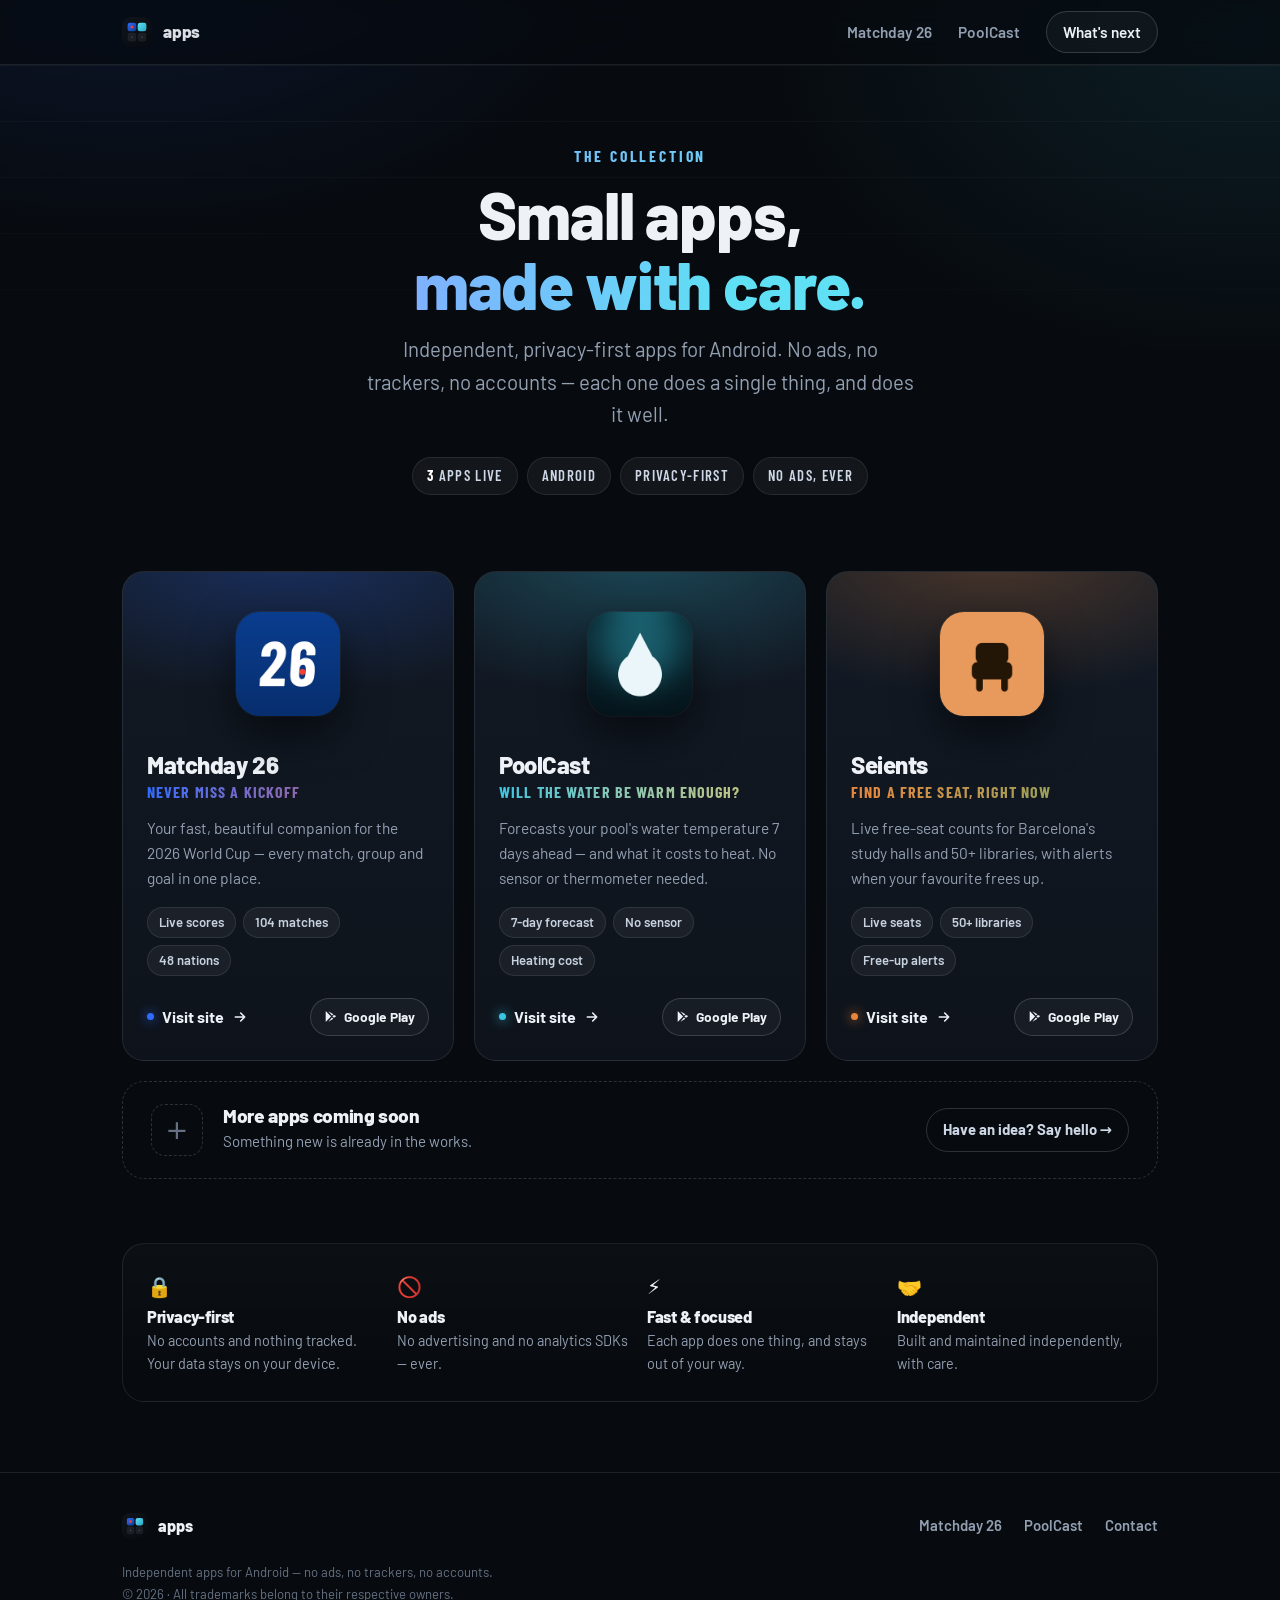
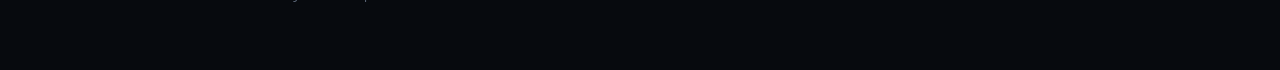
==== commit 09793967: "Add Seients to the showcase - New seients/ subfolder with the Seients marketing site (live study-sea" ====
--- a/index.html
+++ b/index.html
@@ -4,18 +4,18 @@
 <meta charset="utf-8">
 <meta name="viewport" content="width=device-width, initial-scale=1">
 <title>Apps — small, focused apps for Android</title>
-<meta name="description" content="A small collection of independent, privacy-first apps for Android. Matchday 26 — your 2026 World Cup companion. PoolCast — forecast your pool's water temperature. No ads, no trackers, no accounts.">
+<meta name="description" content="A small collection of independent, privacy-first apps for Android. Matchday 26 — your 2026 World Cup companion. PoolCast — pool water-temperature forecasts. Seients — live study-seat availability in Barcelona. No ads, no trackers, no accounts.">
 <meta name="theme-color" content="#070a0e">
 <meta name="robots" content="index,follow">
 
 <!-- Open Graph / Twitter -->
 <meta property="og:type" content="website">
 <meta property="og:title" content="Apps — small, focused apps for Android">
-<meta property="og:description" content="Independent, privacy-first apps for Android. Matchday 26 and PoolCast — with more on the way. No ads, no trackers, no accounts.">
+<meta property="og:description" content="Independent, privacy-first apps for Android. Matchday 26, PoolCast and Seients — with more on the way. No ads, no trackers, no accounts.">
 <meta property="og:image" content="assets/og-image.png">
 <meta name="twitter:card" content="summary_large_image">
 <meta name="twitter:title" content="Apps — small, focused apps for Android">
-<meta name="twitter:description" content="Independent, privacy-first apps for Android. Matchday 26 and PoolCast — more coming soon.">
+<meta name="twitter:description" content="Independent, privacy-first apps for Android. Matchday 26, PoolCast and Seients — more coming soon.">
 <meta name="twitter:image" content="assets/og-image.png">
 
 <link rel="icon" href="assets/favicon.svg" type="image/svg+xml">
@@ -42,7 +42,12 @@
       "@type":"SoftwareApplication","name":"PoolCast","applicationCategory":"UtilitiesApplication","operatingSystem":"Android 8.0+",
       "description":"Forecast your swimming pool's water temperature for the week ahead — and what it costs to heat. No sensor needed.",
       "url":"poolcast/","downloadUrl":"https://play.google.com/store/apps/details?id=com.cmota.poolcast",
-      "offers":{"@type":"Offer","price":"0","priceCurrency":"USD"}}}
+      "offers":{"@type":"Offer","price":"0","priceCurrency":"USD"}}},
+    {"@type":"ListItem","position":3,"item":{
+      "@type":"SoftwareApplication","name":"Seients","applicationCategory":"UtilitiesApplication","operatingSystem":"Android 8.0+",
+      "description":"Live free-seat availability for Barcelona's municipal study halls and 50+ public libraries, with alerts when your favourite frees up.",
+      "url":"seients/","downloadUrl":"https://play.google.com/store/apps/details?id=com.cmota.seients",
+      "offers":{"@type":"Offer","price":"0","priceCurrency":"EUR"}}}
   ]
 }
 </script>
@@ -70,7 +75,7 @@
       <h1>Small apps,<br><span class="grad">made with care.</span></h1>
       <p class="lead">Independent, privacy-first apps for Android. No ads, no trackers, no accounts — each one does a single thing, and does it well.</p>
       <div class="meta-chips">
-        <span class="chip"><b>2</b> apps live</span>
+        <span class="chip"><b>3</b> apps live</span>
         <span class="chip">Android</span>
         <span class="chip">Privacy-first</span>
         <span class="chip">No ads, ever</span>
@@ -129,14 +134,37 @@
           </div>
         </article>
 
-        <!-- Coming soon -->
+        <!-- Seients -->
+        <article class="app-card se">
+          <span class="top-glow" aria-hidden="true"></span>
+          <div class="app-media"><img src="assets/seients-icon.png" alt="Seients app icon" width="104" height="104"></div>
+          <div class="app-body">
+            <h2 class="app-name"><a class="stretched" href="seients/index.html">Seients</a></h2>
+            <p class="app-tagline">Find a free seat, right now</p>
+            <p class="app-desc">Live free-seat counts for Barcelona's study halls and 50+ libraries, with alerts when your favourite frees up.</p>
+            <ul class="chips">
+              <li>Live seats</li><li>50+ libraries</li><li>Free-up alerts</li>
+            </ul>
+            <div class="app-actions">
+              <span class="visit"><span class="dot" aria-hidden="true"></span>Visit site
+                <svg width="16" height="16" viewBox="0 0 24 24" fill="none" stroke="currentColor" stroke-width="2.4" stroke-linecap="round" stroke-linejoin="round" aria-hidden="true"><path d="M5 12h14M13 6l6 6-6 6"/></svg>
+              </span>
+              <a class="play" href="https://play.google.com/store/apps/details?id=com.cmota.seients" target="_blank" rel="noopener">
+                <svg viewBox="0 0 24 24" fill="currentColor" aria-hidden="true"><path d="M3.6 2.3 13 12 3.6 21.7c-.3-.2-.5-.6-.5-1V3.3c0-.4.2-.8.5-1zM14.7 13.7l2.6 2.6-9.2 5.3 6.6-7.9zM18.4 9.1l3 1.7c.7.4.7 1.4 0 1.8l-3 1.7-2.9-2.6 2.9-2.6zM8.1 2.4l9.2 5.3-2.6 2.6L8.1 2.4z"/></svg>
+                Google Play
+              </a>
+            </div>
+          </div>
+        </article>
+
+        <!-- Coming soon (full-width banner) -->
         <article class="app-card soon" id="soon">
-          <div class="soon-inner">
-            <div class="soon-mark" aria-hidden="true">+</div>
+          <div class="soon-mark" aria-hidden="true">+</div>
+          <div class="soon-text">
             <h2>More apps coming soon</h2>
             <p>Something new is already in the works.</p>
-            <a href="mailto:cafonsomota@gmail.com?subject=App%20idea">Have an idea? Say hello →</a>
-          </div>
+          </div>
+          <a class="soon-cta" href="mailto:cafonsomota@gmail.com?subject=App%20idea">Have an idea? Say hello →</a>
         </article>
 
       </div>
--- a/style.css
+++ b/style.css
@@ -67,6 +67,7 @@
 .app-card{position:relative;display:flex;flex-direction:column;background:linear-gradient(180deg,var(--panel-2),var(--panel));border:1px solid var(--line);border-radius:var(--radius);overflow:hidden;transition:transform .2s ease,border-color .2s ease,box-shadow .2s ease}
 .app-card.md{--accent:#2f6bff;--accent-2:#0a3d8f;--spark:#ef4135}
 .app-card.pc{--accent:#38c6e0;--accent-2:#1c87a2;--spark:#f2c14e}
+.app-card.se{--accent:#e8853a;--accent-2:#a85a22;--spark:#54b06a}
 .app-card:hover{transform:translateY(-6px);border-color:color-mix(in srgb,var(--accent) 55%,var(--line));box-shadow:0 28px 70px -24px color-mix(in srgb,var(--accent) 75%,transparent)}
 .app-card .top-glow{position:absolute;inset:0 0 auto 0;height:3px;background:linear-gradient(90deg,transparent,var(--accent),var(--spark),transparent);opacity:.0;transition:opacity .2s ease}
 .app-card:hover .top-glow{opacity:.9}
@@ -95,15 +96,16 @@
 .app-card:focus-within{border-color:color-mix(in srgb,var(--accent) 60%,var(--line))}
 .stretched:focus-visible{outline:none}
 
-/* ---- coming soon card ---- */
-.app-card.soon{background:transparent;border-style:dashed;border-color:var(--line-2);align-items:center;justify-content:center;text-align:center;min-height:360px}
+/* ---- coming soon (full-width banner) ---- */
+.app-card.soon{grid-column:1 / -1;flex-direction:row;align-items:center;gap:20px;min-height:0;padding:22px 28px;background:transparent;border-style:dashed;border-color:var(--line-2);text-align:left}
 .app-card.soon:hover{transform:none;box-shadow:none;border-color:var(--line-2)}
-.soon-inner{padding:40px 26px;display:flex;flex-direction:column;align-items:center}
-.soon-mark{width:64px;height:64px;border-radius:18px;border:1px dashed var(--line-2);display:grid;place-items:center;margin-bottom:18px;color:var(--muted-2);font-size:1.9rem;font-weight:300;line-height:1}
-.soon h2{font-size:1.3rem;color:var(--muted);margin-bottom:.3em}
-.soon p{color:var(--muted-2);font-size:.94rem;margin:0 0 14px;max-width:24ch}
-.soon a{position:relative;z-index:2;font-weight:700;font-size:.92rem;color:#cdd7e6;border-bottom:1px solid transparent;transition:border-color .15s ease}
-.soon a:hover{border-color:#cdd7e6}
+.soon-mark{width:52px;height:52px;border-radius:14px;border:1px dashed var(--line-2);display:grid;place-items:center;color:var(--muted-2);font-size:1.7rem;font-weight:300;line-height:1;flex:0 0 auto}
+.soon-text{flex:1 1 auto;min-width:0}
+.soon-text h2{font-size:1.2rem;color:var(--text);margin:0 0 .12em}
+.soon-text p{font-size:.94rem;color:var(--muted);margin:0}
+.soon-cta{position:relative;z-index:2;flex:0 0 auto;font-weight:700;font-size:.93rem;color:#cdd7e6;border:1px solid var(--line-2);padding:9px 16px;border-radius:999px;white-space:nowrap;transition:background .15s ease}
+.soon-cta:hover{background:rgba(255,255,255,.05)}
+@media(max-width:900px){.app-card.soon{flex-direction:column;text-align:center;gap:14px}}
 
 /* ---- values strip ---- */
 .values{padding:34px 0 70px}
